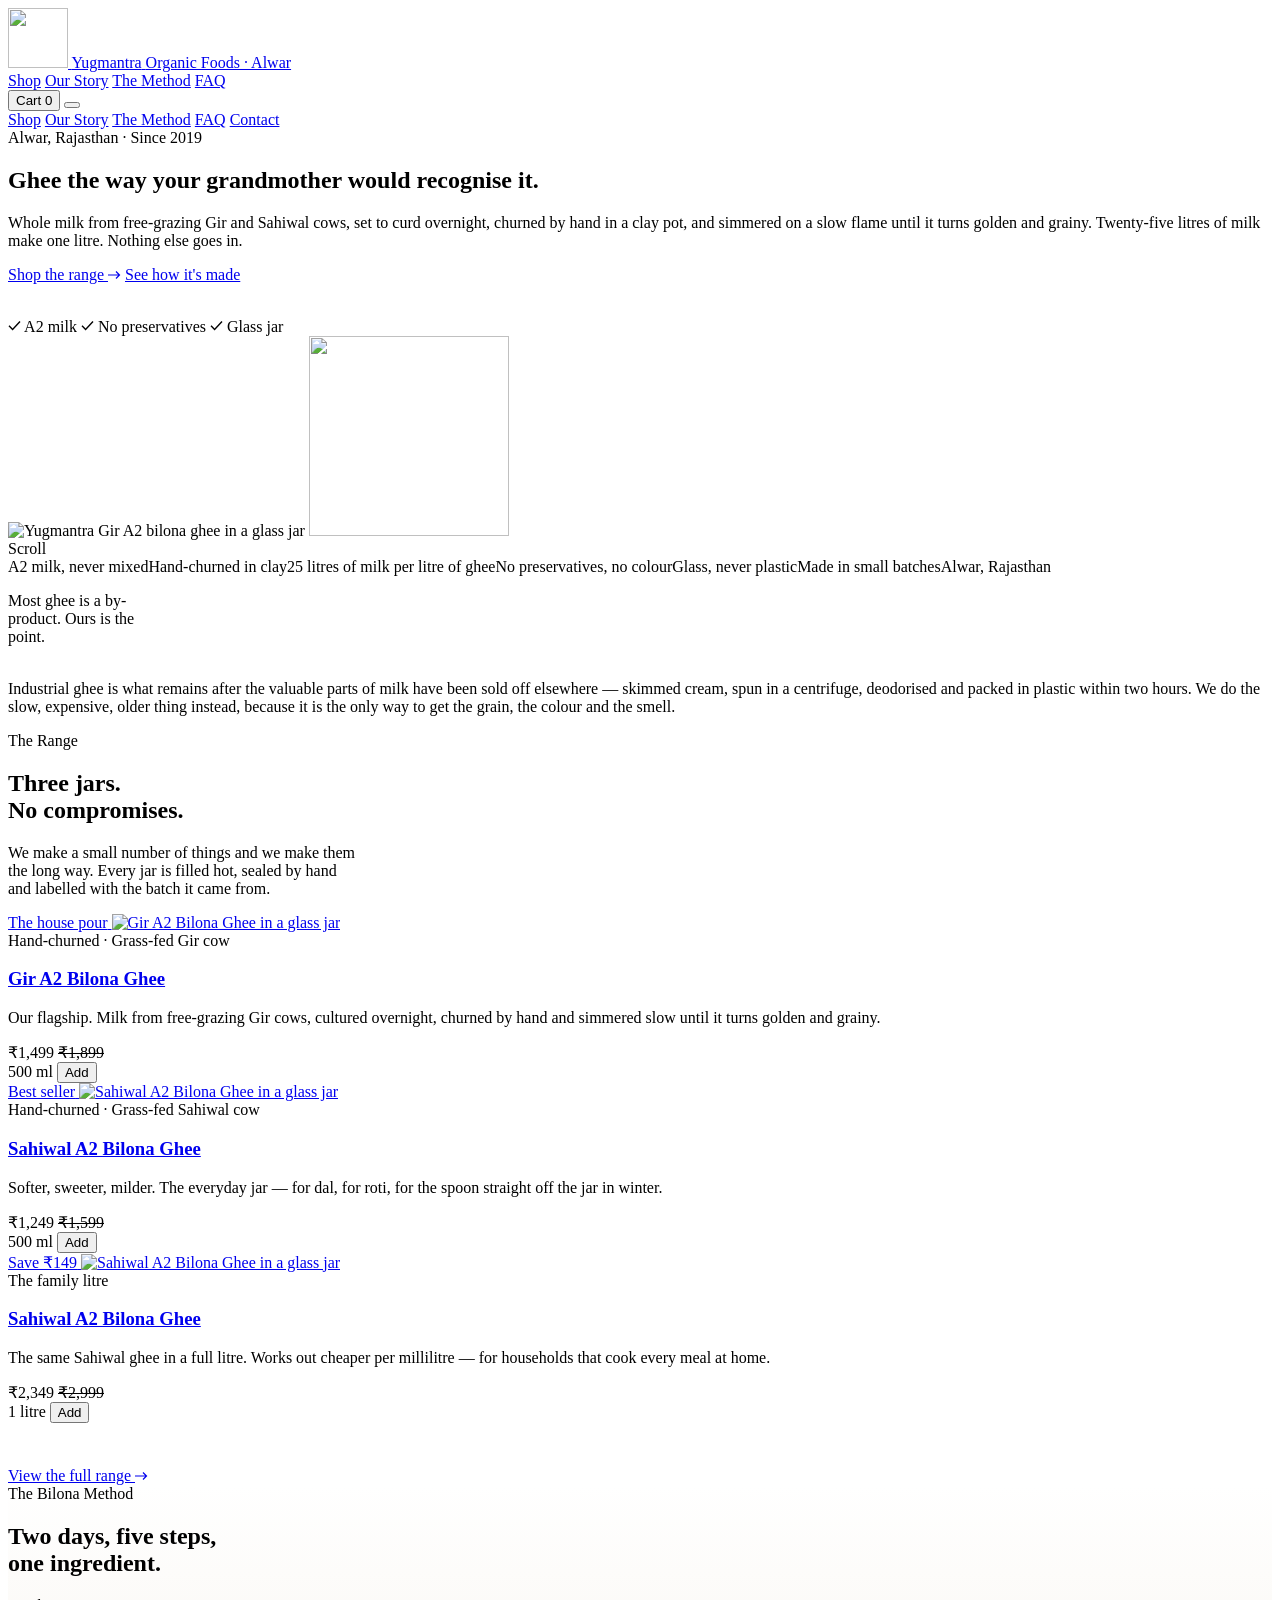
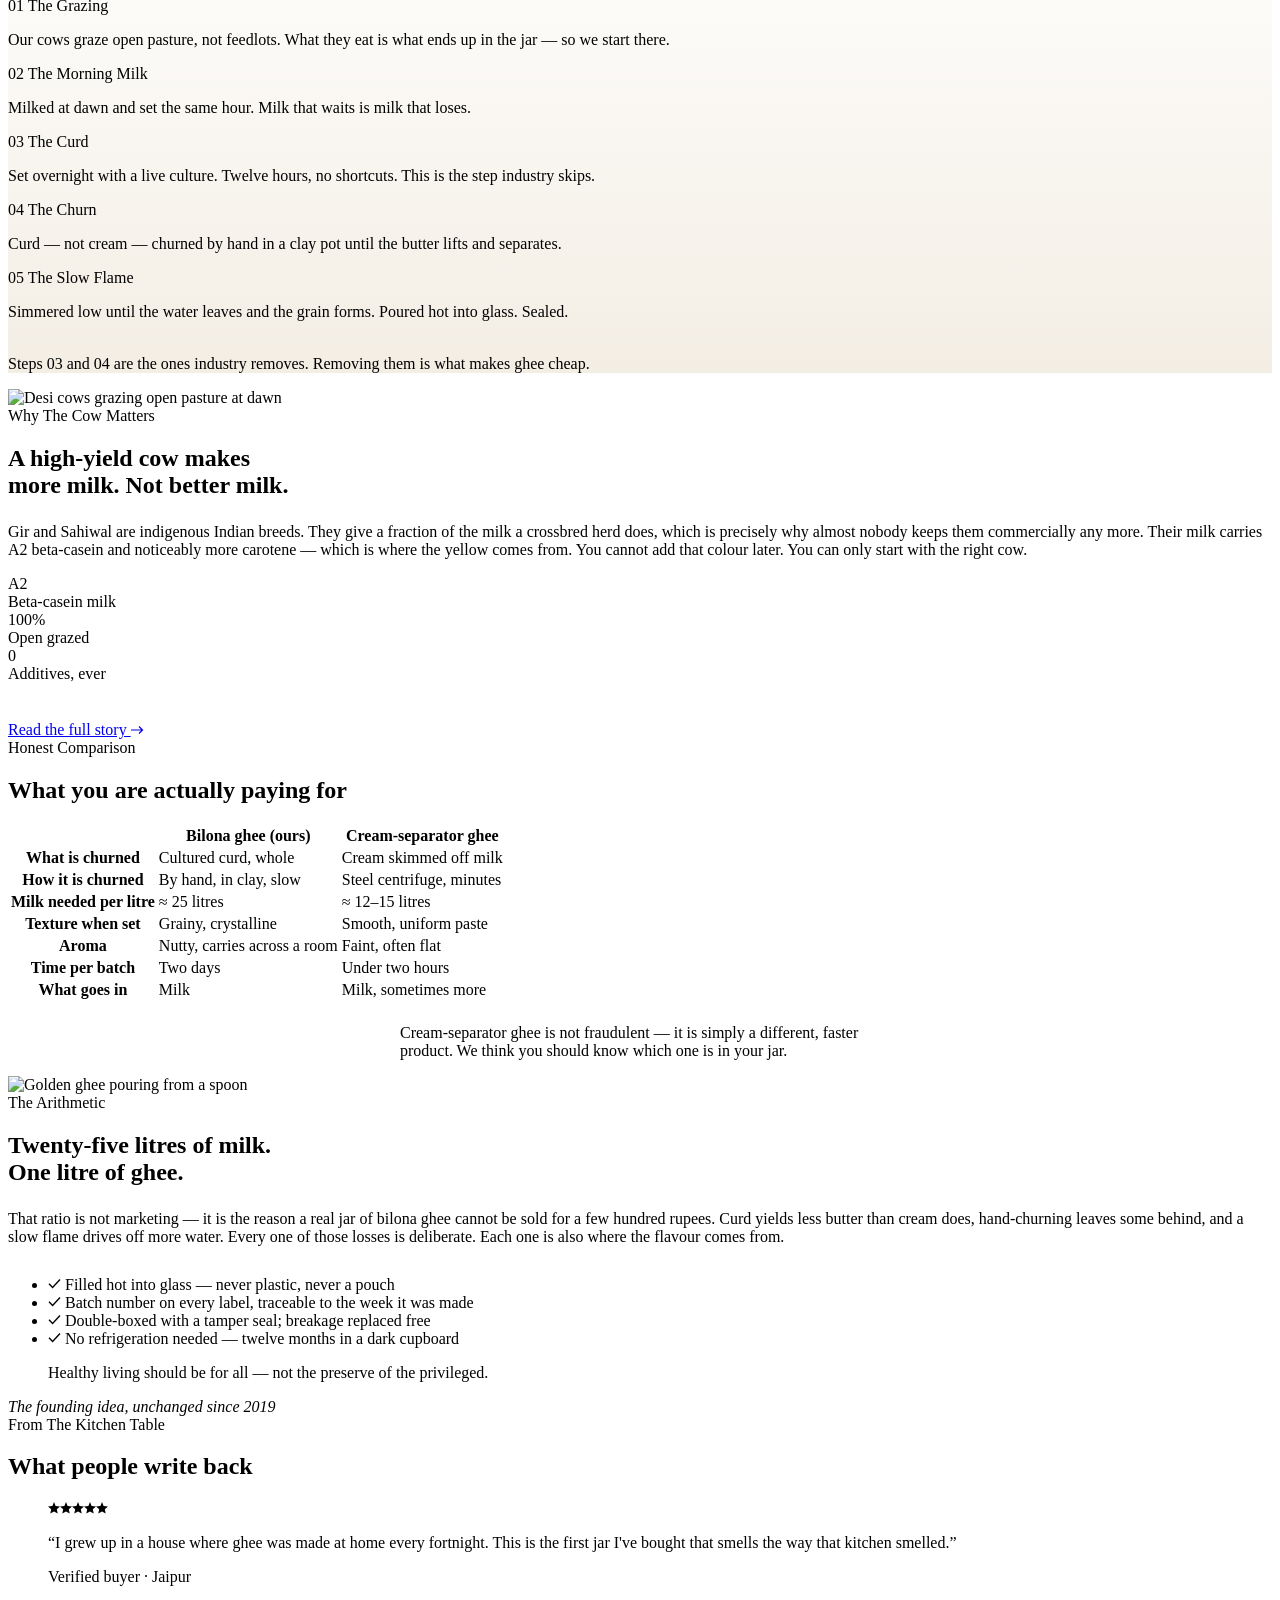
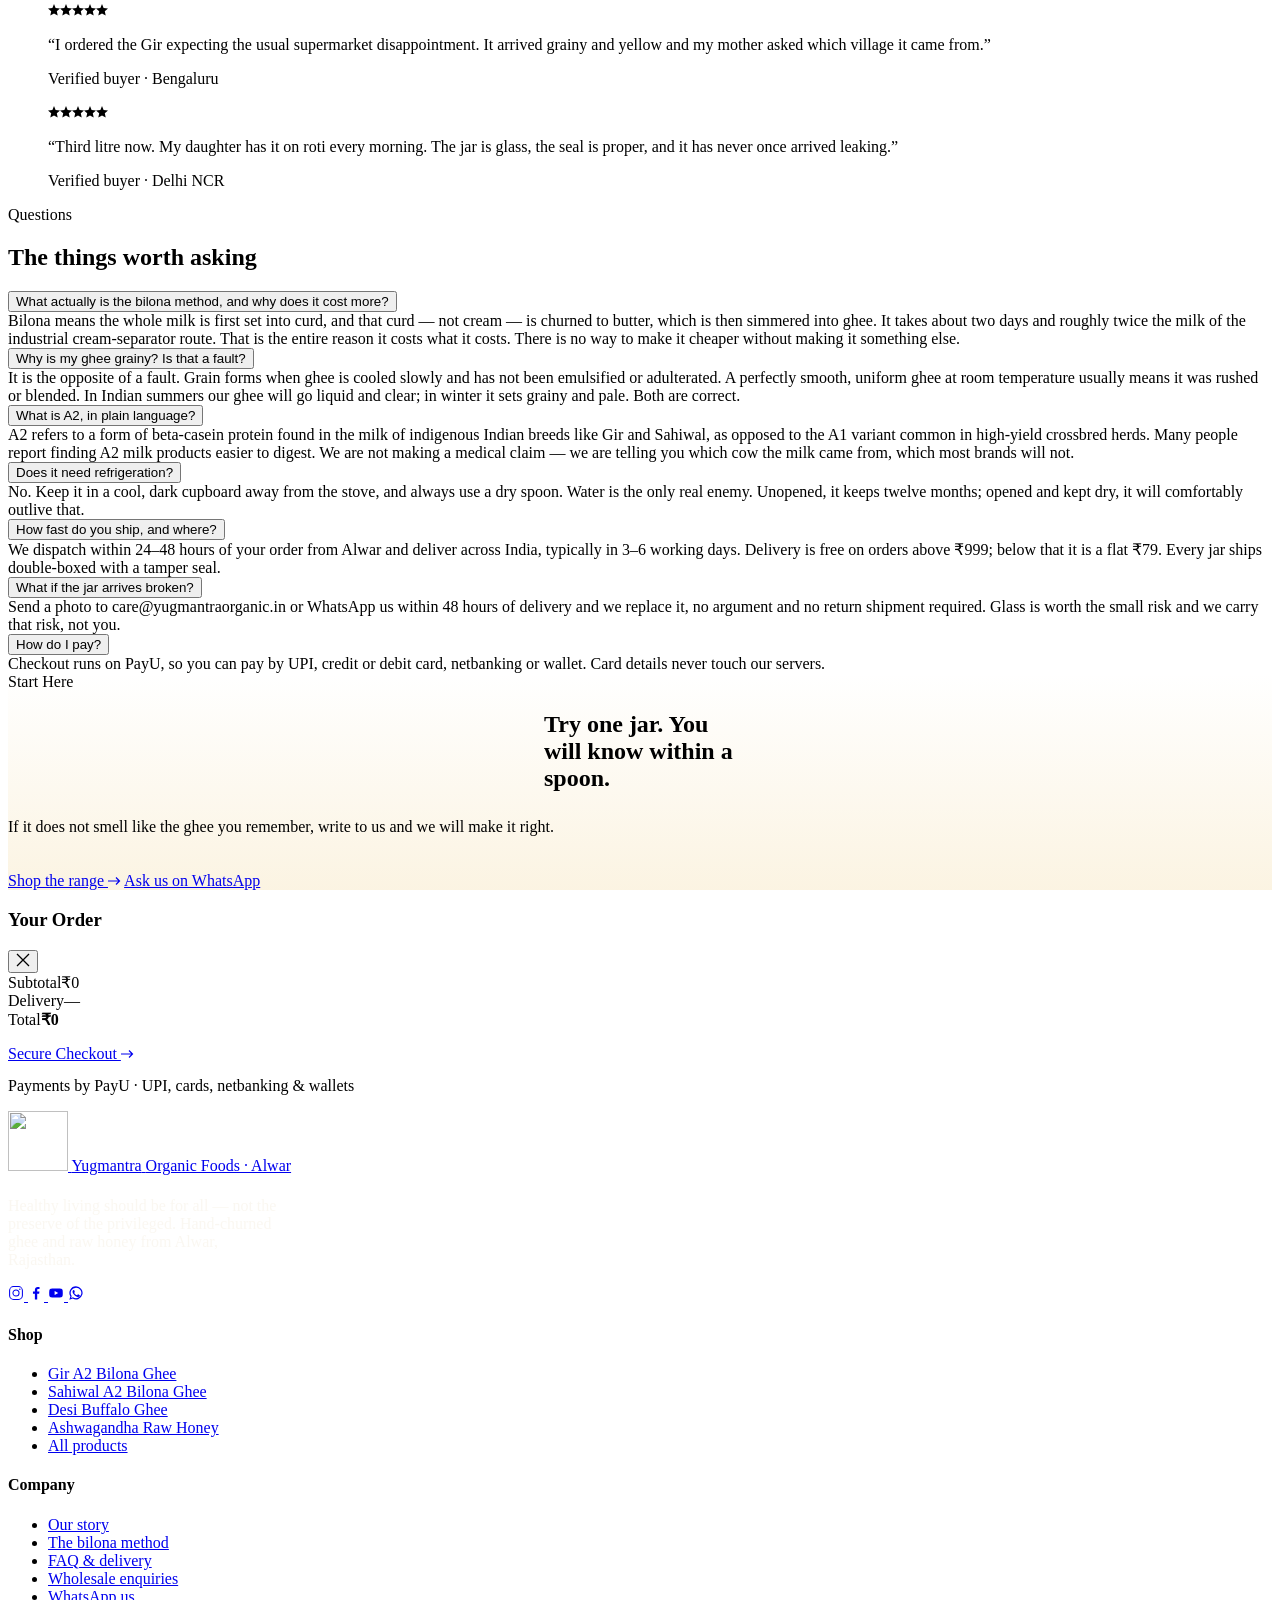
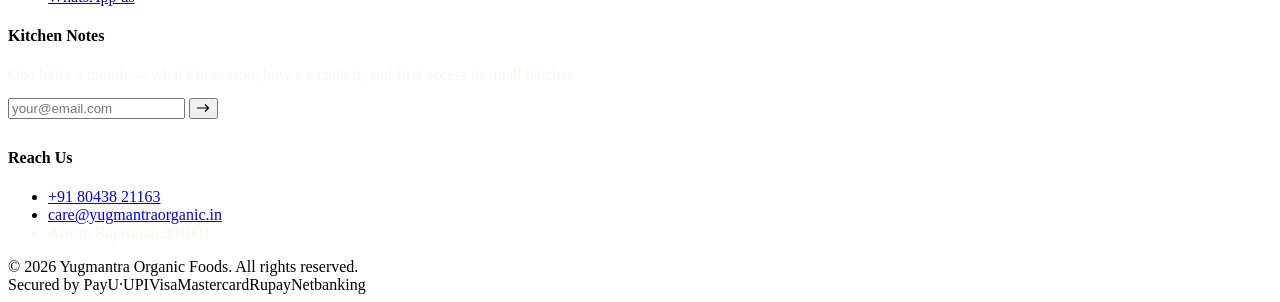
==== index.html @ 67ab0385 "Add files via upload" ====
<!DOCTYPE html>
<html lang="en">
<head>
<meta charset="utf-8">
<meta name="viewport" content="width=device-width, initial-scale=1">
<title>Yugmantra Organic — Bilona A2 Ghee, Hand-Churned in Alwar</title>
<meta name="description" content="Grass-fed A2 Gir and Sahiwal cow ghee, hand-churned from cultured curd in clay pots and simmered slow. 25 litres of milk per litre. No additives. Made in small batches in Alwar, Rajasthan.">
<meta name="theme-color" content="#F7F2E9">
<meta property="og:title" content="Yugmantra Organic — Bilona A2 Ghee, Hand-Churned in Alwar">
<meta property="og:description" content="Grass-fed A2 Gir and Sahiwal cow ghee, hand-churned from cultured curd in clay pots and simmered slow. 25 litres of milk per litre. No additives. Made in small batches in Alwar, Rajasthan.">
<meta property="og:type" content="website">
<link rel="icon" href="assets/img/mark.svg" type="image/svg+xml">
<link rel="preload" href="assets/fonts/fraunces.woff2" as="font" type="font/woff2" crossorigin>
<link rel="preload" href="assets/fonts/inter.woff2" as="font" type="font/woff2" crossorigin>
<link rel="stylesheet" href="assets/css/site.css">
</head>
<body data-page="home">

<header class="hdr">
  <div class="hdr__in">
    <a class="brandmark" href="index.html" aria-label="Yugmantra Organic — home">
        <img src="assets/img/mark.svg" alt="" width="60" height="60">
        <span class="brandmark__txt">
          <span class="brandmark__name">Yugmantra</span>
          <span class="brandmark__sub">Organic Foods · Alwar</span>
        </span>
      </a>
    <nav class="nav" aria-label="Primary">
        <a href="shop.html">Shop</a>
        <a href="story.html">Our Story</a>
        <a href="index.html#method">The Method</a>
        <a href="index.html#faq">FAQ</a>
    </nav>
    <div class="hdr__act">
      <button class="cartbtn" data-cart-open>
        Cart <span class="cartbtn__n hide" data-cart-count>0</span>
      </button>
      <button class="burger" data-burger aria-label="Menu"><span></span></button>
    </div>
  </div>
</header>

<nav class="mnav" aria-label="Mobile">
  <a href="shop.html" style="--d:.10s">Shop</a>
  <a href="story.html" style="--d:.16s">Our Story</a>
  <a href="index.html#method" style="--d:.22s">The Method</a>
  <a href="index.html#faq" style="--d:.28s">FAQ</a>
  <a href="index.html#contact" style="--d:.34s">Contact</a>
</nav>


<main>

  <!-- ================= HERO ================= -->
  <section class="hero">
    <div class="wrap hero__grid">
      <div>
        <span class="eyebrow fade-up" style="--d:.15s">Alwar, Rajasthan · Since 2019</span>
        <h1 class="display d1">
          <span class="ln"><span style="--d:.05s">Ghee the way</span></span>
          <span class="ln"><span style="--d:.17s">your grandmother</span></span>
          <span class="ln"><span style="--d:.29s">would recognise&nbsp;it.</span></span>
        </h1>
        <p class="lede hero__sub fade-up" style="--d:.5s">
          Whole milk from free-grazing Gir and Sahiwal cows, set to curd overnight,
          churned by hand in a clay pot, and simmered on a slow flame until it turns
          golden and grainy. Twenty-five litres of milk make one litre.
          Nothing else goes in.
        </p>
        <div class="hero__cta fade-up" style="--d:.66s">
          <a class="btn btn--lg" href="shop.html">Shop the range <svg width="13" height="10" viewBox="0 0 13 10" fill="none" stroke="currentColor" stroke-width="1.2"><path d="M0 5h11.5M8 1.5 11.5 5 8 8.5"/></svg></a>
          <a class="btn btn--ghost btn--lg" href="#method">See how it's made</a>
        </div>
        <div class="pill-row fade-up" style="--d:.8s; margin-top:34px">
          <span class="badge"><svg width="13" height="13" viewBox="0 0 13 13" fill="none" stroke="currentColor" stroke-width="1.4"><path d="M1 6.8 4.6 10.4 12 2.6"/></svg> A2 milk</span>
          <span class="badge"><svg width="13" height="13" viewBox="0 0 13 13" fill="none" stroke="currentColor" stroke-width="1.4"><path d="M1 6.8 4.6 10.4 12 2.6"/></svg> No preservatives</span>
          <span class="badge"><svg width="13" height="13" viewBox="0 0 13 13" fill="none" stroke="currentColor" stroke-width="1.4"><path d="M1 6.8 4.6 10.4 12 2.6"/></svg> Glass jar</span>
        </div>
      </div>

      <div class="hero__art">
        <span class="halo"></span>
        <img src="assets/img/jar-gir.svg" alt="Yugmantra Gir A2 bilona ghee in a glass jar" width="520" height="700">
        <img class="hero__seal" src="assets/img/seal.svg" alt="" width="200" height="200" aria-hidden="true">
      </div>
    </div>

    <div class="scrollcue"><i></i> Scroll</div>
  </section>

  <!-- ================= MARQUEE ================= -->
  <div class="marq" aria-hidden="true"><div class="marq__track"><span class="marq__item">A2 milk, never mixed</span><span class="marq__item">Hand-churned in clay</span><span class="marq__item">25 litres of milk per litre of ghee</span><span class="marq__item">No preservatives, no colour</span><span class="marq__item">Glass, never plastic</span><span class="marq__item">Made in small batches</span><span class="marq__item">Alwar, Rajasthan</span></div></div>

  <!-- ================= STATEMENT ================= -->
  <section class="section">
    <div class="wrap center">
      <p class="display d2 rv measure mx-auto" style="max-width:20ch">
        Most ghee is a <span class="gold italic">by-product.</span> Ours is the
        <span class="gold italic">point.</span>
      </p>
      <p class="lede rv rv-d2 measure mx-auto" style="margin-top:34px">
        Industrial ghee is what remains after the valuable parts of milk have been
        sold off elsewhere — skimmed cream, spun in a centrifuge, deodorised and
        packed in plastic within two hours. We do the slow, expensive, older thing
        instead, because it is the only way to get the grain, the colour and the smell.
      </p>
    </div>
  </section>

  <!-- ================= RANGE ================= -->
  <section class="section section--tight" id="range">
    <div class="wrap">
      <div class="sechead">
        <span class="eyebrow eyebrow--gold rv">The Range</span>
        <div class="split" style="align-items:end; gap:32px">
          <h2 class="display d2 rv">Three jars.<br>No compromises.</h2>
          <p class="lede rv rv-d2" style="max-width:44ch">
            We make a small number of things and we make them the long way.
            Every jar is filled hot, sealed by hand and labelled with the batch it came from.
          </p>
        </div>
      </div>
      <div class="prods">
      <article class="pcard rv rv-d1">
        <a class="pcard__media" href="product-gir-a2-ghee.html" aria-label="Gir A2 Bilona Ghee">
          <span class="pcard__tag pcard__tag--gold">The house pour</span>
          <img src="assets/img/jar-gir.svg" alt="Gir A2 Bilona Ghee in a glass jar" loading="lazy">
        </a>
        <div class="pcard__body">
          <span class="pcard__meta">Hand-churned · Grass-fed Gir cow</span>
          <h3 class="pcard__name"><a href="product-gir-a2-ghee.html">Gir A2 Bilona Ghee</a></h3>
          <p class="pcard__desc">Our flagship. Milk from free-grazing Gir cows, cultured overnight, churned by hand and simmered slow until it turns golden and grainy.</p>
          <div class="pcard__foot">
            <span class="price">₹1,499 <s>₹1,899</s><br><span class="pcard__meta">500 ml</span></span>
            <button class="btn" data-add="GIR-A2-500">Add</button>
          </div>
        </div>
      </article>

      <article class="pcard rv rv-d2">
        <a class="pcard__media" href="product-sahiwal-a2-ghee.html" aria-label="Sahiwal A2 Bilona Ghee">
          <span class="pcard__tag">Best seller</span>
          <img src="assets/img/jar-sahiwal.svg" alt="Sahiwal A2 Bilona Ghee in a glass jar" loading="lazy">
        </a>
        <div class="pcard__body">
          <span class="pcard__meta">Hand-churned · Grass-fed Sahiwal cow</span>
          <h3 class="pcard__name"><a href="product-sahiwal-a2-ghee.html">Sahiwal A2 Bilona Ghee</a></h3>
          <p class="pcard__desc">Softer, sweeter, milder. The everyday jar — for dal, for roti, for the spoon straight off the jar in winter.</p>
          <div class="pcard__foot">
            <span class="price">₹1,249 <s>₹1,599</s><br><span class="pcard__meta">500 ml</span></span>
            <button class="btn" data-add="SAH-A2-500">Add</button>
          </div>
        </div>
      </article>

      <article class="pcard rv rv-d3">
        <a class="pcard__media" href="product-sahiwal-a2-ghee-litre.html" aria-label="Sahiwal A2 Bilona Ghee">
          <span class="pcard__tag">Save ₹149</span>
          <img src="assets/img/jar-sahiwal-1l.svg" alt="Sahiwal A2 Bilona Ghee in a glass jar" loading="lazy">
        </a>
        <div class="pcard__body">
          <span class="pcard__meta">The family litre</span>
          <h3 class="pcard__name"><a href="product-sahiwal-a2-ghee-litre.html">Sahiwal A2 Bilona Ghee</a></h3>
          <p class="pcard__desc">The same Sahiwal ghee in a full litre. Works out cheaper per millilitre — for households that cook every meal at home.</p>
          <div class="pcard__foot">
            <span class="price">₹2,349 <s>₹2,999</s><br><span class="pcard__meta">1 litre</span></span>
            <button class="btn" data-add="SAH-A2-1000">Add</button>
          </div>
        </div>
      </article></div>
      <div class="center" style="margin-top:44px">
        <a class="tlink rv" href="shop.html">View the full range <svg width="13" height="10" viewBox="0 0 13 10" fill="none" stroke="currentColor" stroke-width="1.2"><path d="M0 5h11.5M8 1.5 11.5 5 8 8.5"/></svg></a>
      </div>
    </div>
  </section>

  <!-- ================= METHOD ================= -->
  <section class="section" id="method" style="background:linear-gradient(180deg,transparent,rgba(232,221,201,.5))">
    <div class="wrap">
      <div class="sechead center">
        <span class="eyebrow eyebrow--gold rv">The Bilona Method</span>
        <h2 class="display d2 rv">Two days, five steps,<br>one ingredient.</h2>
      </div>
      <div class="proc">
        <div class="proc__step rv rv-d1">
          <span class="proc__n">01</span>
          <span class="proc__t">The Grazing</span>
          <p class="proc__d">Our cows graze open pasture, not feedlots. What they eat is what ends up in the jar — so we start there.</p>
        </div>

        <div class="proc__step rv rv-d2">
          <span class="proc__n">02</span>
          <span class="proc__t">The Morning Milk</span>
          <p class="proc__d">Milked at dawn and set the same hour. Milk that waits is milk that loses.</p>
        </div>

        <div class="proc__step rv rv-d3">
          <span class="proc__n">03</span>
          <span class="proc__t">The Curd</span>
          <p class="proc__d">Set overnight with a live culture. Twelve hours, no shortcuts. This is the step industry skips.</p>
        </div>

        <div class="proc__step rv rv-d4">
          <span class="proc__n">04</span>
          <span class="proc__t">The Churn</span>
          <p class="proc__d">Curd — not cream — churned by hand in a clay pot until the butter lifts and separates.</p>
        </div>

        <div class="proc__step rv rv-d5">
          <span class="proc__n">05</span>
          <span class="proc__t">The Slow Flame</span>
          <p class="proc__d">Simmered low until the water leaves and the grain forms. Poured hot into glass. Sealed.</p>
        </div></div>
      <p class="small center rv" style="margin-top:34px">
        Steps 03 and 04 are the ones industry removes. Removing them is what makes ghee cheap.
      </p>
    </div>
  </section>

  <!-- ================= COW ================= -->
  <section class="section">
    <div class="wrap split">
      <div class="split__media rv">
        <img src="assets/img/plate-cow.svg" alt="Desi cows grazing open pasture at dawn" loading="lazy">
      </div>
      <div>
        <span class="eyebrow eyebrow--gold rv">Why The Cow Matters</span>
        <h2 class="display d3 rv rv-d1" style="margin:20px 0 24px">
          A high-yield cow makes<br>more milk. Not better milk.
        </h2>
        <p class="lede rv rv-d2">
          Gir and Sahiwal are indigenous Indian breeds. They give a fraction of the
          milk a crossbred herd does, which is precisely why almost nobody keeps them
          commercially any more. Their milk carries A2 beta-casein and noticeably more
          carotene — which is where the yellow comes from. You cannot add that colour
          later. You can only start with the right cow.
        </p>
        <div class="stat-row rv rv-d3">
          <div><div class="stat__n">A2</div><div class="stat__l">Beta-casein milk</div></div>
          <div><div class="stat__n">100%</div><div class="stat__l">Open grazed</div></div>
          <div><div class="stat__n">0</div><div class="stat__l">Additives, ever</div></div>
        </div>
        <div class="rv rv-d4" style="margin-top:38px">
          <a class="tlink" href="story.html">Read the full story <svg width="13" height="10" viewBox="0 0 13 10" fill="none" stroke="currentColor" stroke-width="1.2"><path d="M0 5h11.5M8 1.5 11.5 5 8 8.5"/></svg></a>
        </div>
      </div>
    </div>
  </section>

  <!-- ================= COMPARISON ================= -->
  <section class="section section--tight">
    <div class="wrap">
      <div class="sechead center">
        <span class="eyebrow eyebrow--gold rv">Honest Comparison</span>
        <h2 class="display d3 rv">What you are actually paying for</h2>
      </div>
      <div class="rv" style="overflow-x:auto">
        <table class="cmp">
          <thead>
            <tr><th></th><th>Bilona ghee (ours)</th><th>Cream-separator ghee</th></tr>
          </thead>
          <tbody><tr><th>What is churned</th><td>Cultured curd, whole</td><td>Cream skimmed off milk</td></tr>
<tr><th>How it is churned</th><td>By hand, in clay, slow</td><td>Steel centrifuge, minutes</td></tr>
<tr><th>Milk needed per litre</th><td>≈ 25 litres</td><td>≈ 12–15 litres</td></tr>
<tr><th>Texture when set</th><td>Grainy, crystalline</td><td>Smooth, uniform paste</td></tr>
<tr><th>Aroma</th><td>Nutty, carries across a room</td><td>Faint, often flat</td></tr>
<tr><th>Time per batch</th><td>Two days</td><td>Under two hours</td></tr>
<tr><th>What goes in</th><td>Milk</td><td>Milk, sometimes more</td></tr></tbody>
        </table>
      </div>
      <p class="small center rv" style="margin-top:22px; max-width:60ch; margin-inline:auto">
        Cream-separator ghee is not fraudulent — it is simply a different, faster product.
        We think you should know which one is in your jar.
      </p>
    </div>
  </section>

  <!-- ================= POUR / YIELD ================= -->
  <section class="section">
    <div class="wrap split split--rev">
      <div class="split__media rv">
        <img src="assets/img/plate-pour.svg" alt="Golden ghee pouring from a spoon" loading="lazy">
      </div>
      <div>
        <span class="eyebrow eyebrow--gold rv">The Arithmetic</span>
        <h2 class="display d3 rv rv-d1" style="margin:20px 0 24px">
          Twenty-five litres of milk.<br>One litre of ghee.
        </h2>
        <p class="lede rv rv-d2">
          That ratio is not marketing — it is the reason a real jar of bilona ghee
          cannot be sold for a few hundred rupees. Curd yields less butter than cream
          does, hand-churning leaves some behind, and a slow flame drives off more water.
          Every one of those losses is deliberate. Each one is also where the flavour comes from.
        </p>
        <ul class="acc-list rv rv-d3" style="margin-top:30px">
          <li><svg width="13" height="13" viewBox="0 0 13 13" fill="none" stroke="currentColor" stroke-width="1.4"><path d="M1 6.8 4.6 10.4 12 2.6"/></svg> <span>Filled hot into glass — never plastic, never a pouch</span></li>
          <li><svg width="13" height="13" viewBox="0 0 13 13" fill="none" stroke="currentColor" stroke-width="1.4"><path d="M1 6.8 4.6 10.4 12 2.6"/></svg> <span>Batch number on every label, traceable to the week it was made</span></li>
          <li><svg width="13" height="13" viewBox="0 0 13 13" fill="none" stroke="currentColor" stroke-width="1.4"><path d="M1 6.8 4.6 10.4 12 2.6"/></svg> <span>Double-boxed with a tamper seal; breakage replaced free</span></li>
          <li><svg width="13" height="13" viewBox="0 0 13 13" fill="none" stroke="currentColor" stroke-width="1.4"><path d="M1 6.8 4.6 10.4 12 2.6"/></svg> <span>No refrigeration needed — twelve months in a dark cupboard</span></li>
        </ul>
      </div>
    </div>
  </section>

  <!-- ================= QUOTE ================= -->
  <section class="section quote">
    <div class="wrap quote__in">
      <blockquote>Healthy living should be for all — not the preserve of the privileged.</blockquote>
      <cite>The founding idea, unchanged since 2019</cite>
    </div>
  </section>

  <!-- ================= TESTIMONIALS ================= -->
  <section class="section">
    <div class="wrap">
      <div class="sechead center">
        <span class="eyebrow eyebrow--gold rv">From The Kitchen Table</span>
        <h2 class="display d3 rv">What people write back</h2>
      </div>
      <div class="tests">
        <figure class="test rv rv-d1">
          <div class="stars" aria-label="5 out of 5"><svg width="12" height="12" viewBox="0 0 12 12" fill="currentColor"><path d="M6 0l1.6 3.9L12 4.4 8.8 7.3l.9 4.3L6 9.4l-3.7 2.2.9-4.3L0 4.4l4.4-.5z"/></svg><svg width="12" height="12" viewBox="0 0 12 12" fill="currentColor"><path d="M6 0l1.6 3.9L12 4.4 8.8 7.3l.9 4.3L6 9.4l-3.7 2.2.9-4.3L0 4.4l4.4-.5z"/></svg><svg width="12" height="12" viewBox="0 0 12 12" fill="currentColor"><path d="M6 0l1.6 3.9L12 4.4 8.8 7.3l.9 4.3L6 9.4l-3.7 2.2.9-4.3L0 4.4l4.4-.5z"/></svg><svg width="12" height="12" viewBox="0 0 12 12" fill="currentColor"><path d="M6 0l1.6 3.9L12 4.4 8.8 7.3l.9 4.3L6 9.4l-3.7 2.2.9-4.3L0 4.4l4.4-.5z"/></svg><svg width="12" height="12" viewBox="0 0 12 12" fill="currentColor"><path d="M6 0l1.6 3.9L12 4.4 8.8 7.3l.9 4.3L6 9.4l-3.7 2.2.9-4.3L0 4.4l4.4-.5z"/></svg></div>
          <p>“I grew up in a house where ghee was made at home every fortnight. This is the first jar I've bought that smells the way that kitchen smelled.”</p>
          <footer>Verified buyer · Jaipur</footer>
        </figure>

        <figure class="test rv rv-d2">
          <div class="stars" aria-label="5 out of 5"><svg width="12" height="12" viewBox="0 0 12 12" fill="currentColor"><path d="M6 0l1.6 3.9L12 4.4 8.8 7.3l.9 4.3L6 9.4l-3.7 2.2.9-4.3L0 4.4l4.4-.5z"/></svg><svg width="12" height="12" viewBox="0 0 12 12" fill="currentColor"><path d="M6 0l1.6 3.9L12 4.4 8.8 7.3l.9 4.3L6 9.4l-3.7 2.2.9-4.3L0 4.4l4.4-.5z"/></svg><svg width="12" height="12" viewBox="0 0 12 12" fill="currentColor"><path d="M6 0l1.6 3.9L12 4.4 8.8 7.3l.9 4.3L6 9.4l-3.7 2.2.9-4.3L0 4.4l4.4-.5z"/></svg><svg width="12" height="12" viewBox="0 0 12 12" fill="currentColor"><path d="M6 0l1.6 3.9L12 4.4 8.8 7.3l.9 4.3L6 9.4l-3.7 2.2.9-4.3L0 4.4l4.4-.5z"/></svg><svg width="12" height="12" viewBox="0 0 12 12" fill="currentColor"><path d="M6 0l1.6 3.9L12 4.4 8.8 7.3l.9 4.3L6 9.4l-3.7 2.2.9-4.3L0 4.4l4.4-.5z"/></svg></div>
          <p>“I ordered the Gir expecting the usual supermarket disappointment. It arrived grainy and yellow and my mother asked which village it came from.”</p>
          <footer>Verified buyer · Bengaluru</footer>
        </figure>

        <figure class="test rv rv-d3">
          <div class="stars" aria-label="5 out of 5"><svg width="12" height="12" viewBox="0 0 12 12" fill="currentColor"><path d="M6 0l1.6 3.9L12 4.4 8.8 7.3l.9 4.3L6 9.4l-3.7 2.2.9-4.3L0 4.4l4.4-.5z"/></svg><svg width="12" height="12" viewBox="0 0 12 12" fill="currentColor"><path d="M6 0l1.6 3.9L12 4.4 8.8 7.3l.9 4.3L6 9.4l-3.7 2.2.9-4.3L0 4.4l4.4-.5z"/></svg><svg width="12" height="12" viewBox="0 0 12 12" fill="currentColor"><path d="M6 0l1.6 3.9L12 4.4 8.8 7.3l.9 4.3L6 9.4l-3.7 2.2.9-4.3L0 4.4l4.4-.5z"/></svg><svg width="12" height="12" viewBox="0 0 12 12" fill="currentColor"><path d="M6 0l1.6 3.9L12 4.4 8.8 7.3l.9 4.3L6 9.4l-3.7 2.2.9-4.3L0 4.4l4.4-.5z"/></svg><svg width="12" height="12" viewBox="0 0 12 12" fill="currentColor"><path d="M6 0l1.6 3.9L12 4.4 8.8 7.3l.9 4.3L6 9.4l-3.7 2.2.9-4.3L0 4.4l4.4-.5z"/></svg></div>
          <p>“Third litre now. My daughter has it on roti every morning. The jar is glass, the seal is proper, and it has never once arrived leaking.”</p>
          <footer>Verified buyer · Delhi NCR</footer>
        </figure></div>
    </div>
  </section>

  <!-- ================= FAQ ================= -->
  <section class="section section--tight" id="faq">
    <div class="wrap">
      <div class="sechead">
        <span class="eyebrow eyebrow--gold rv">Questions</span>
        <h2 class="display d3 rv">The things worth asking</h2>
      </div>
      <div class="faq rv">
      <div class="faq__i">
        <button class="faq__q" data-faq aria-expanded="false">What actually is the bilona method, and why does it cost more?<span class="faq__ic"></span></button>
        <div class="faq__a"><div>Bilona means the whole milk is first set into curd, and that curd — not cream — is churned to butter, which is then simmered into ghee. It takes about two days and roughly twice the milk of the industrial cream-separator route. That is the entire reason it costs what it costs. There is no way to make it cheaper without making it something else.</div></div>
      </div>

      <div class="faq__i">
        <button class="faq__q" data-faq aria-expanded="false">Why is my ghee grainy? Is that a fault?<span class="faq__ic"></span></button>
        <div class="faq__a"><div>It is the opposite of a fault. Grain forms when ghee is cooled slowly and has not been emulsified or adulterated. A perfectly smooth, uniform ghee at room temperature usually means it was rushed or blended. In Indian summers our ghee will go liquid and clear; in winter it sets grainy and pale. Both are correct.</div></div>
      </div>

      <div class="faq__i">
        <button class="faq__q" data-faq aria-expanded="false">What is A2, in plain language?<span class="faq__ic"></span></button>
        <div class="faq__a"><div>A2 refers to a form of beta-casein protein found in the milk of indigenous Indian breeds like Gir and Sahiwal, as opposed to the A1 variant common in high-yield crossbred herds. Many people report finding A2 milk products easier to digest. We are not making a medical claim — we are telling you which cow the milk came from, which most brands will not.</div></div>
      </div>

      <div class="faq__i">
        <button class="faq__q" data-faq aria-expanded="false">Does it need refrigeration?<span class="faq__ic"></span></button>
        <div class="faq__a"><div>No. Keep it in a cool, dark cupboard away from the stove, and always use a dry spoon. Water is the only real enemy. Unopened, it keeps twelve months; opened and kept dry, it will comfortably outlive that.</div></div>
      </div>

      <div class="faq__i">
        <button class="faq__q" data-faq aria-expanded="false">How fast do you ship, and where?<span class="faq__ic"></span></button>
        <div class="faq__a"><div>We dispatch within 24–48 hours of your order from Alwar and deliver across India, typically in 3–6 working days. Delivery is free on orders above ₹999; below that it is a flat ₹79. Every jar ships double-boxed with a tamper seal.</div></div>
      </div>

      <div class="faq__i">
        <button class="faq__q" data-faq aria-expanded="false">What if the jar arrives broken?<span class="faq__ic"></span></button>
        <div class="faq__a"><div>Send a photo to care@yugmantraorganic.in or WhatsApp us within 48 hours of delivery and we replace it, no argument and no return shipment required. Glass is worth the small risk and we carry that risk, not you.</div></div>
      </div>

      <div class="faq__i">
        <button class="faq__q" data-faq aria-expanded="false">How do I pay?<span class="faq__ic"></span></button>
        <div class="faq__a"><div>Checkout runs on PayU, so you can pay by UPI, credit or debit card, netbanking or wallet. Card details never touch our servers.</div></div>
      </div></div>
    </div>
  </section>

  <!-- ================= CTA ================= -->
  <section class="section" style="background:linear-gradient(180deg,transparent,rgba(232,184,75,.16))">
    <div class="wrap center">
      <span class="eyebrow eyebrow--gold rv">Start Here</span>
      <h2 class="display d2 rv rv-d1" style="margin:20px auto 26px; max-width:16ch">
        Try one jar. You will know within a spoon.
      </h2>
      <p class="lede rv rv-d2 measure mx-auto" style="margin-bottom:36px">
        If it does not smell like the ghee you remember, write to us and we will make it right.
      </p>
      <div class="hero__cta rv rv-d3" style="justify-content:center">
        <a class="btn btn--lg" href="shop.html">Shop the range <svg width="13" height="10" viewBox="0 0 13 10" fill="none" stroke="currentColor" stroke-width="1.2"><path d="M0 5h11.5M8 1.5 11.5 5 8 8.5"/></svg></a>
        <a class="btn btn--ghost btn--lg" href="https://wa.me/918043821163" target="_blank" rel="noopener">Ask us on WhatsApp</a>
      </div>
    </div>
  </section>

</main>

<div class="scrim" data-cart-close></div>
<aside class="drawer" aria-label="Cart">
  <div class="drawer__hd">
    <h3>Your Order</h3>
    <button class="xbtn" data-cart-close aria-label="Close">
      <svg width="14" height="14" viewBox="0 0 14 14" stroke="currentColor" stroke-width="1.3"><path d="M1 1l12 12M13 1L1 13"/></svg>
    </button>
  </div>
  <div class="drawer__body" data-cart-body></div>
  <div class="drawer__ft hide" data-cart-foot>
    <div class="crow"><span>Subtotal</span><span data-sub>₹0</span></div>
    <div class="crow"><span>Delivery</span><span data-ship>—</span></div>
    <div class="crow crow--tot"><span>Total</span><b data-tot>₹0</b></div>
    <p class="small" style="margin:6px 0 16px" data-freeship></p>
    <a class="btn btn--block" href="checkout.html">Secure Checkout <svg width="13" height="10" viewBox="0 0 13 10" fill="none" stroke="currentColor" stroke-width="1.2"><path d="M0 5h11.5M8 1.5 11.5 5 8 8.5"/></svg></a>
    <p class="small center" style="margin-top:14px">Payments by PayU · UPI, cards, netbanking &amp; wallets</p>
  </div>
</aside>

<footer class="ftr" id="contact">
  <div class="wrap">
    <div class="ftr__top">
      <div>
        <a class="brandmark" href="index.html" aria-label="Yugmantra Organic — home">
        <img src="assets/img/mark.svg" alt="" width="60" height="60">
        <span class="brandmark__txt">
          <span class="brandmark__name">Yugmantra</span>
          <span class="brandmark__sub">Organic Foods · Alwar</span>
        </span>
      </a>
        <p class="small" style="max-width:34ch; margin-top:22px; color:rgba(247,242,233,.62)">
          Healthy living should be for all — not the preserve of the privileged.
          Hand-churned ghee and raw honey from Alwar, Rajasthan.
        </p>
        <div class="socials">
          <a href="https://www.instagram.com/yugmantraorganic/" aria-label="Instagram" target="_blank" rel="noopener">
            <svg width="16" height="16" viewBox="0 0 20 20" fill="none" stroke="currentColor" stroke-width="1.3"><rect x="2" y="2" width="16" height="16" rx="5"/><circle cx="10" cy="10" r="3.8"/><circle cx="14.8" cy="5.2" r=".9" fill="currentColor" stroke="none"/></svg>
          </a>
          <a href="https://www.facebook.com/yugmantraorganic/" aria-label="Facebook" target="_blank" rel="noopener">
            <svg width="16" height="16" viewBox="0 0 20 20" fill="currentColor"><path d="M11.5 18v-7h2.4l.4-2.8h-2.8V6.4c0-.8.2-1.4 1.4-1.4h1.5V2.6C14.1 2.5 13.2 2.4 12.2 2.4c-2.1 0-3.6 1.3-3.6 3.7v2.1H6.2V11h2.4v7z"/></svg>
          </a>
          <a href="https://www.youtube.com/@YugmantraOrganic" aria-label="YouTube" target="_blank" rel="noopener">
            <svg width="16" height="16" viewBox="0 0 20 20" fill="currentColor"><path d="M18.2 6.2a2.1 2.1 0 0 0-1.5-1.5C15.4 4.4 10 4.4 10 4.4s-5.4 0-6.7.3A2.1 2.1 0 0 0 1.8 6.2C1.5 7.5 1.5 10 1.5 10s0 2.5.3 3.8a2.1 2.1 0 0 0 1.5 1.5c1.3.3 6.7.3 6.7.3s5.4 0 6.7-.3a2.1 2.1 0 0 0 1.5-1.5c.3-1.3.3-3.8.3-3.8s0-2.5-.3-3.8zM8.3 12.6V7.4l4.5 2.6z"/></svg>
          </a>
          <a href="https://wa.me/918043821163" aria-label="WhatsApp" target="_blank" rel="noopener">
            <svg width="16" height="16" viewBox="0 0 20 20" fill="currentColor"><path d="M10 1.7a8.2 8.2 0 0 0-7 12.5L1.7 18.3l4.2-1.3A8.2 8.2 0 1 0 10 1.7zm0 1.6a6.6 6.6 0 1 1-3.4 12.2l-.3-.2-2.5.8.8-2.4-.2-.3A6.6 6.6 0 0 1 10 3.3zm-2.9 3c-.2 0-.4 0-.6.3-.2.3-.8.8-.8 1.9s.8 2.2.9 2.4c.1.1 1.5 2.5 3.8 3.4 1.9.8 2.3.6 2.7.6.4 0 1.3-.5 1.5-1.1.2-.5.2-1 .1-1.1l-.5-.3-1.5-.7c-.2-.1-.4-.1-.5.1l-.7.9c-.1.2-.3.2-.5.1-.2-.1-1-.4-1.9-1.2-.7-.6-1.2-1.4-1.3-1.6-.1-.2 0-.3.1-.4l.4-.5.2-.4v-.4l-.7-1.7c-.2-.4-.4-.3-.5-.3z"/></svg>
          </a>
        </div>
      </div>

      <div>
        <h4 class="ftr__h">Shop</h4>
        <ul>
          <li><a href="product-gir-a2-ghee.html">Gir A2 Bilona Ghee</a></li>
          <li><a href="product-sahiwal-a2-ghee.html">Sahiwal A2 Bilona Ghee</a></li>
          <li><a href="product-desi-buffalo-ghee.html">Desi Buffalo Ghee</a></li>
          <li><a href="product-ashwagandha-raw-honey.html">Ashwagandha Raw Honey</a></li>
          <li><a href="shop.html">All products</a></li>
        </ul>
      </div>

      <div>
        <h4 class="ftr__h">Company</h4>
        <ul>
          <li><a href="story.html">Our story</a></li>
          <li><a href="index.html#method">The bilona method</a></li>
          <li><a href="index.html#faq">FAQ &amp; delivery</a></li>
          <li><a href="mailto:care@yugmantraorganic.in">Wholesale enquiries</a></li>
          <li><a href="https://wa.me/918043821163" target="_blank" rel="noopener">WhatsApp us</a></li>
        </ul>
      </div>

      <div>
        <h4 class="ftr__h">Kitchen Notes</h4>
        <p class="small" style="color:rgba(247,242,233,.62); margin-bottom:14px">
          One letter a month — what's in season, how we cook it, and first access to small batches.
        </p>
        <form class="nl" onsubmit="event.preventDefault(); this.querySelector('input').value=''; this.nextElementSibling.hidden=false;">
          <input type="email" required placeholder="your@email.com" aria-label="Email address">
          <button type="submit" aria-label="Subscribe"><svg width="13" height="10" viewBox="0 0 13 10" fill="none" stroke="currentColor" stroke-width="1.2"><path d="M0 5h11.5M8 1.5 11.5 5 8 8.5"/></svg></button>
        </form>
        <p class="small" hidden style="margin-top:10px; color:#E8B84B">Thank you — you're on the list.</p>
        <h4 class="ftr__h" style="margin-top:30px">Reach Us</h4>
        <ul>
          <li><a href="tel:+918043821163">+91 80438 21163</a></li>
          <li><a href="mailto:care@yugmantraorganic.in">care@yugmantraorganic.in</a></li>
          <li style="color:rgba(247,242,233,.62)">Alwar, Rajasthan 301001</li>
        </ul>
      </div>
    </div>

    <div class="ftr__bot">
      <span>© <span data-year>2026</span> Yugmantra Organic Foods. All rights reserved.</span>
      <div class="paylogos"><span>Secured by PayU</span><span>·</span><span>UPI</span><span>Visa</span><span>Mastercard</span><span>Rupay</span><span>Netbanking</span></div>
    </div>
  </div>
</footer>

<script src="assets/js/catalog.js"></script>
<script src="assets/js/site.js"></script>
</body>
</html>
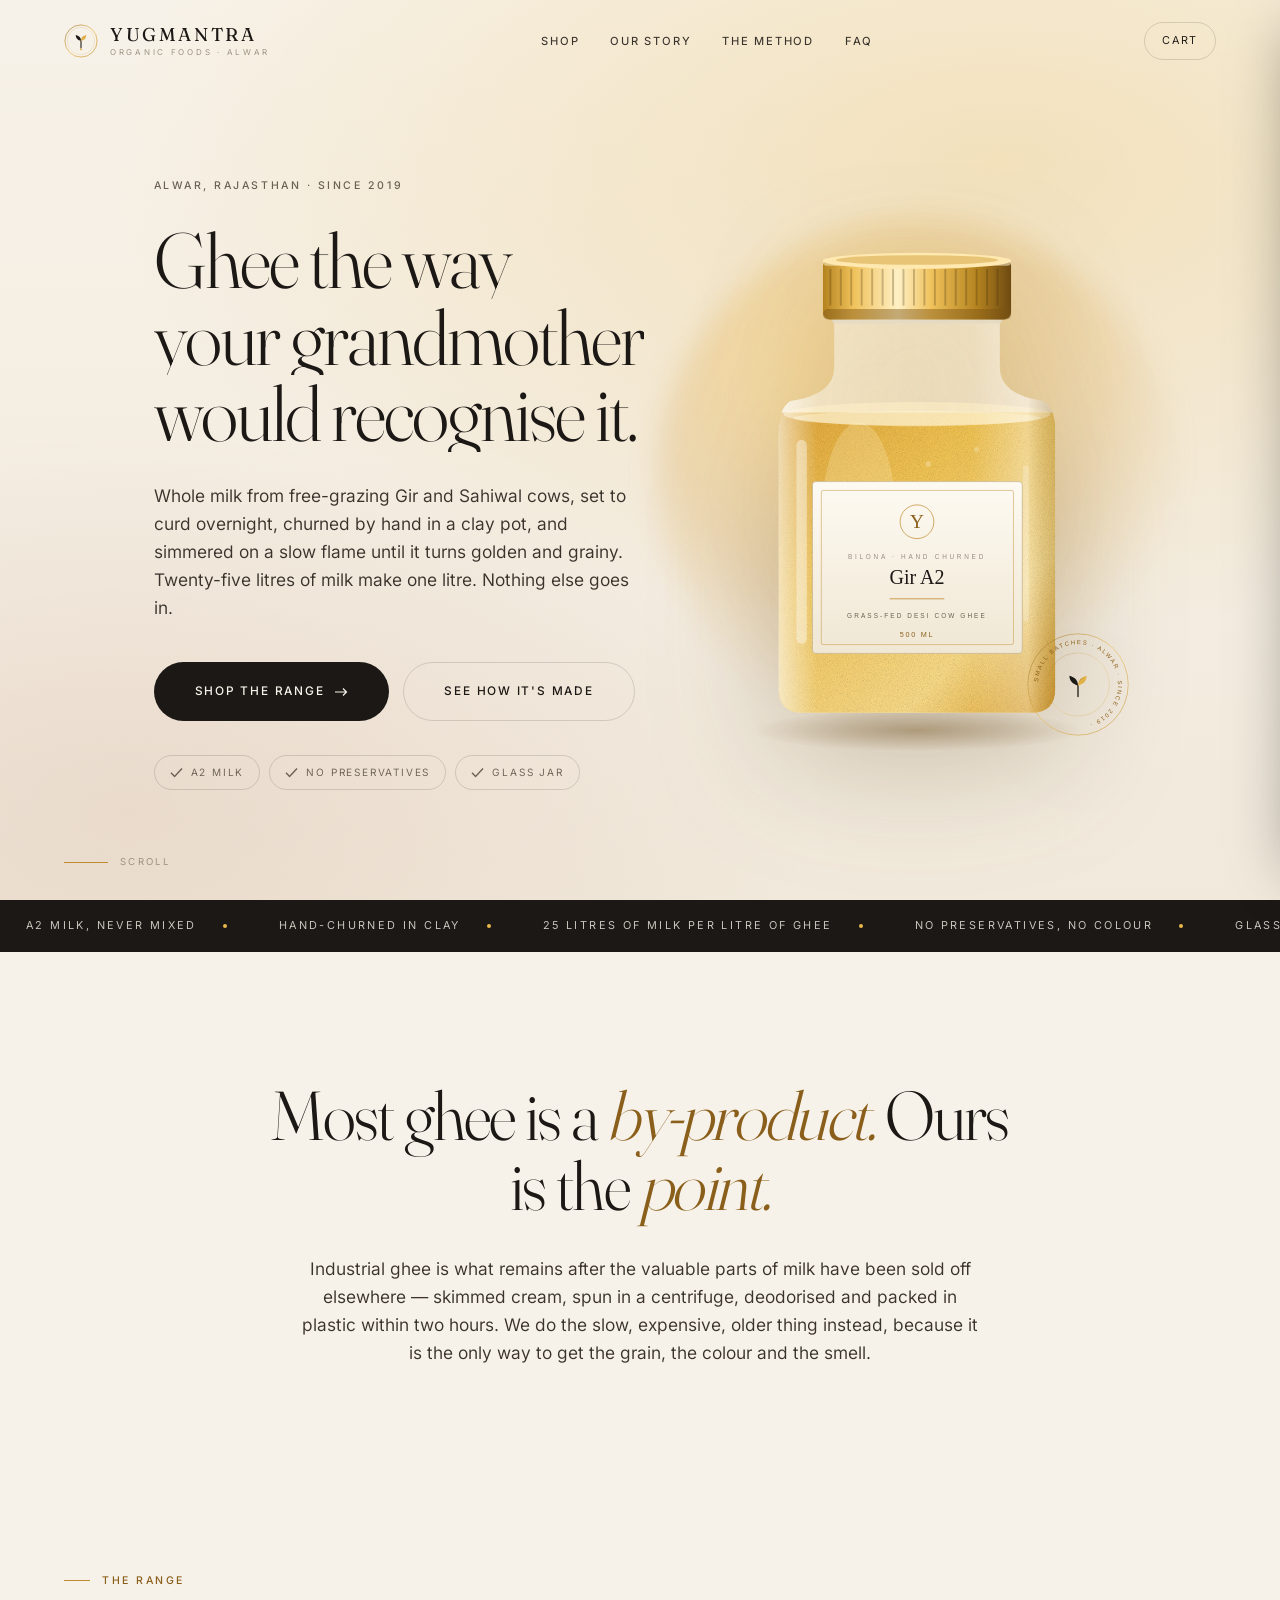
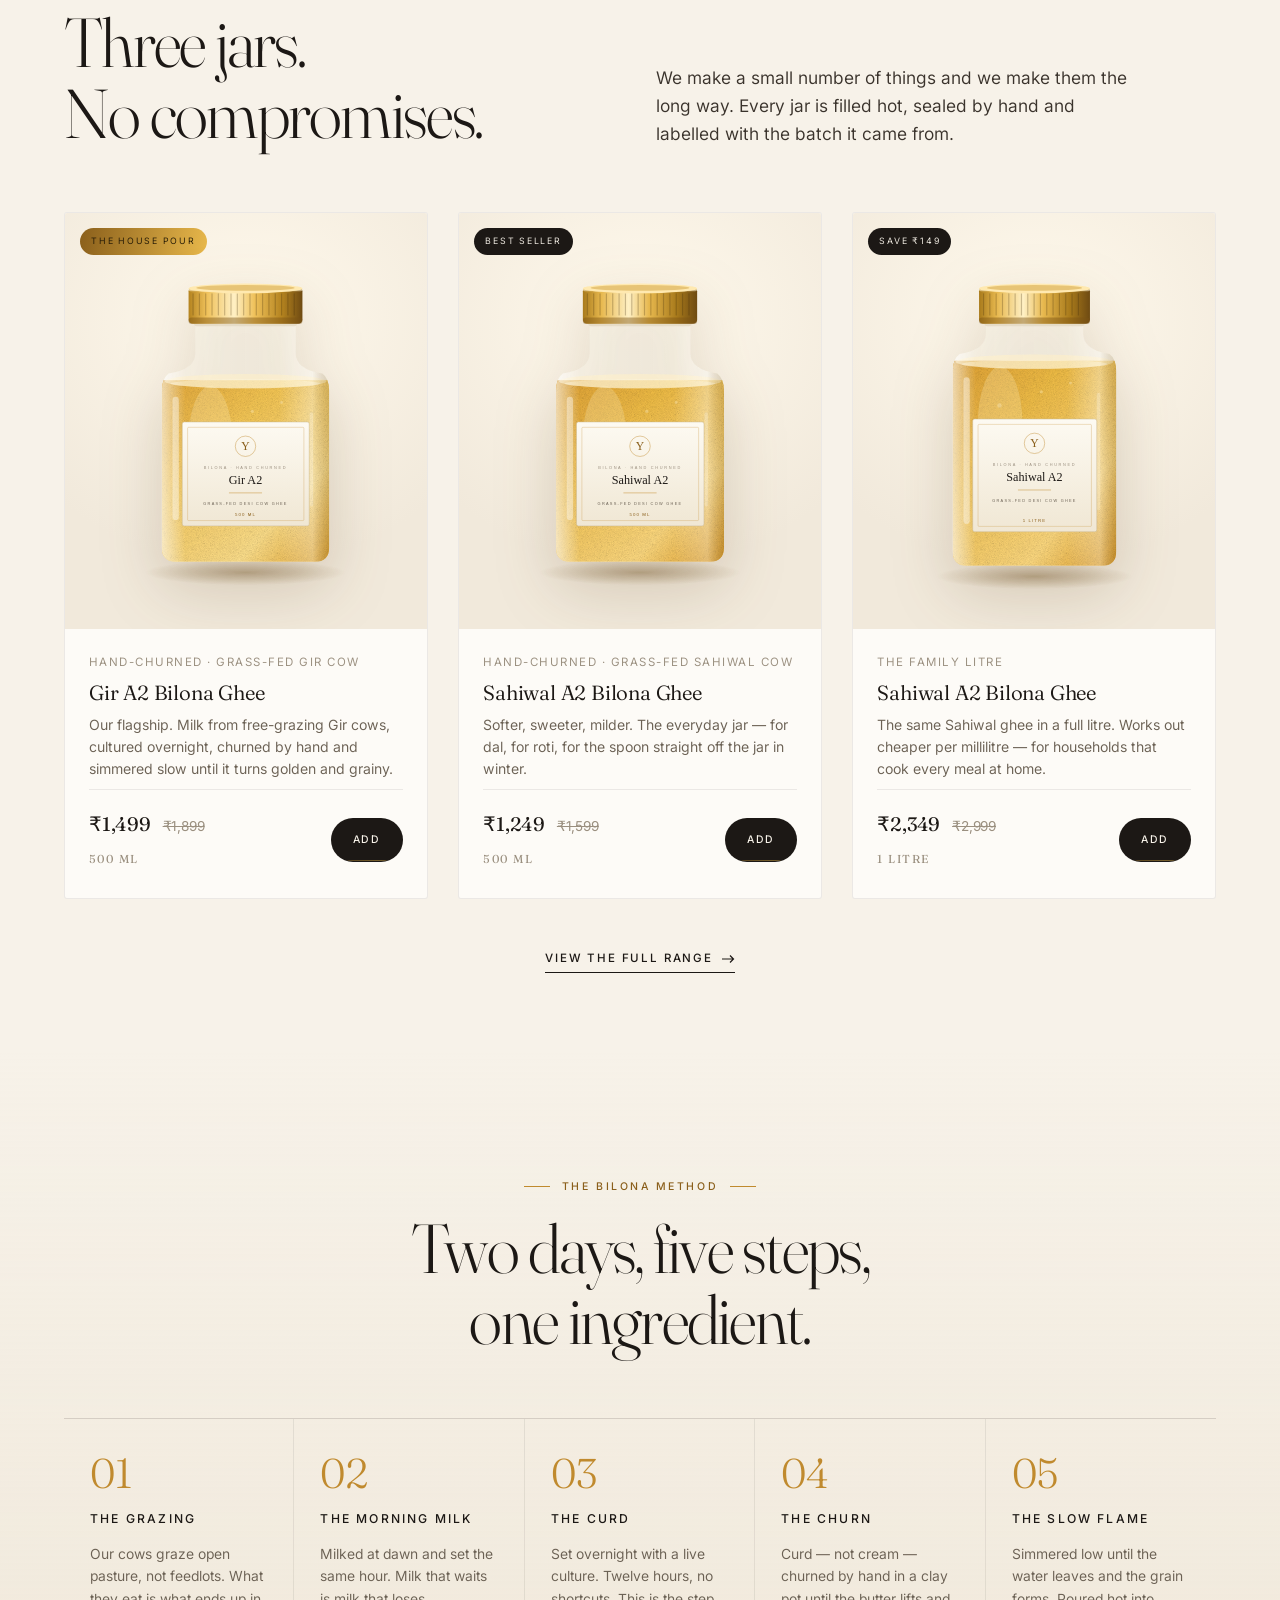
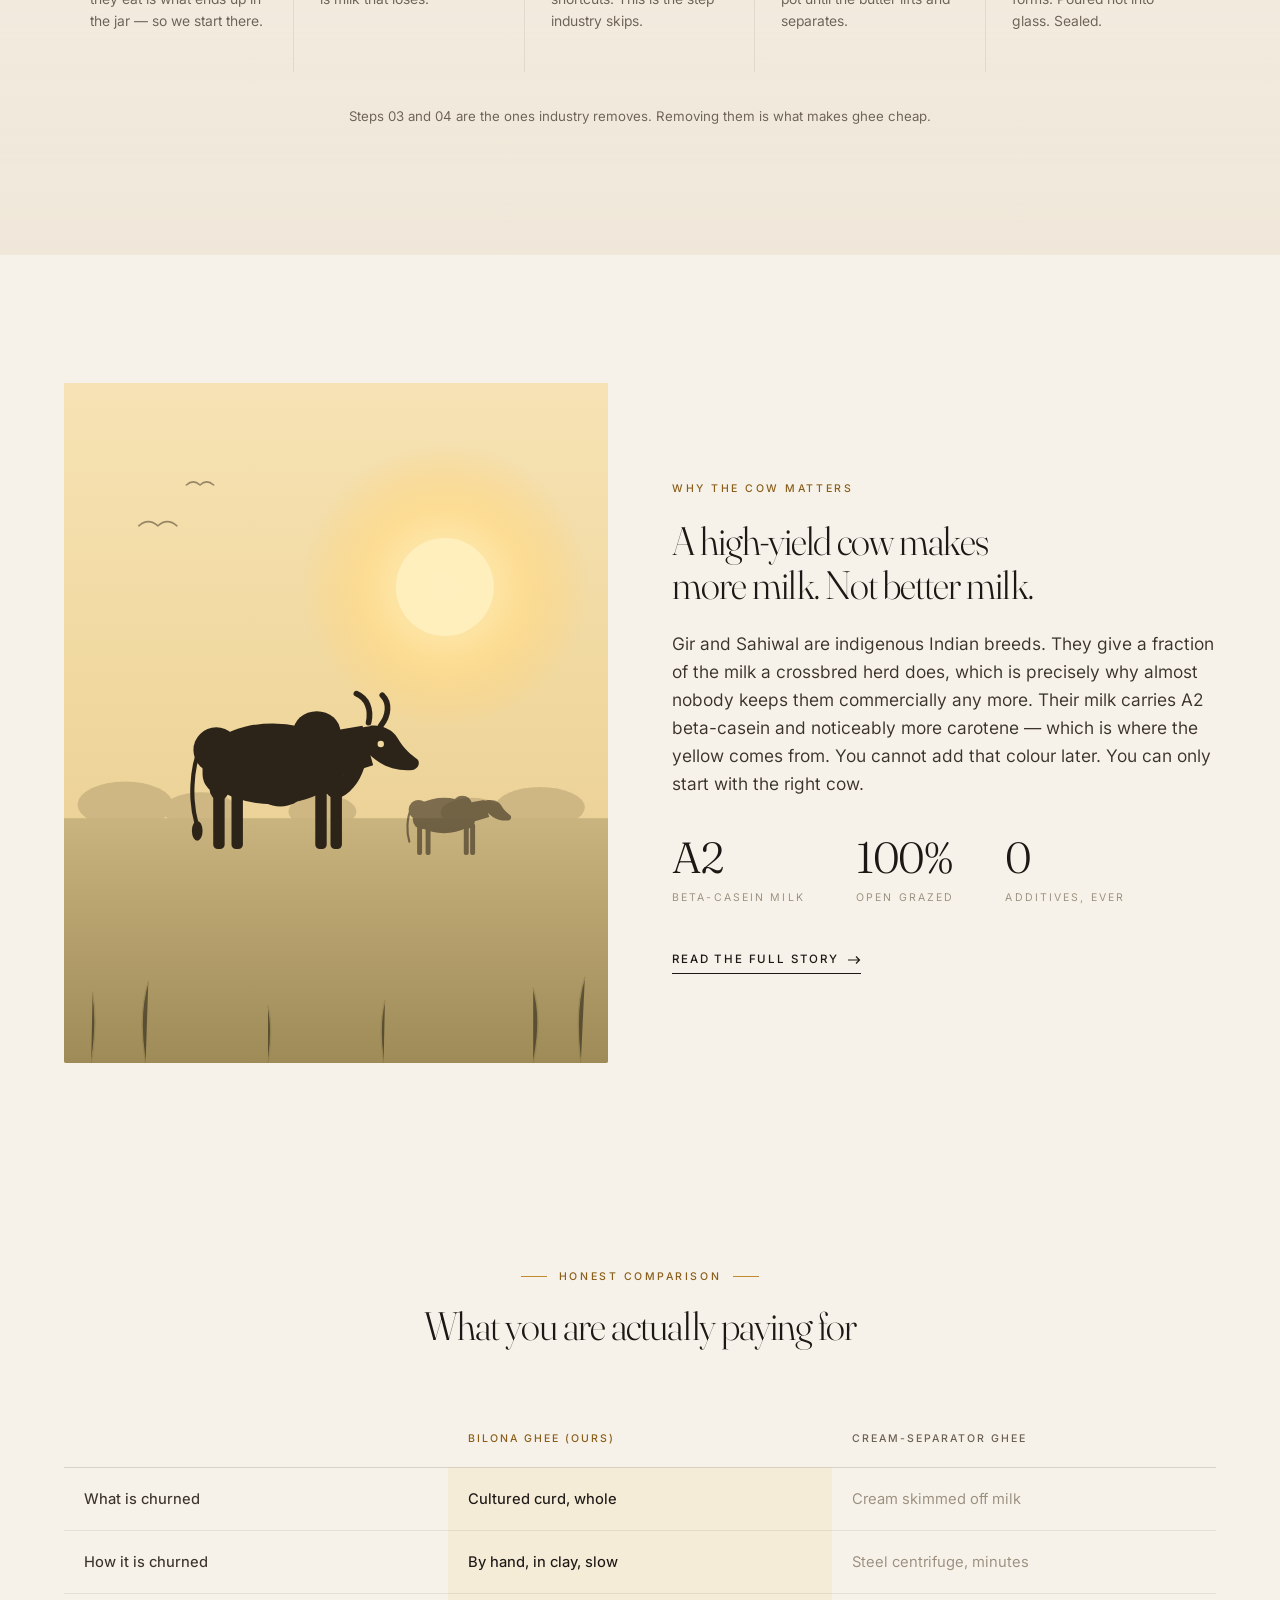
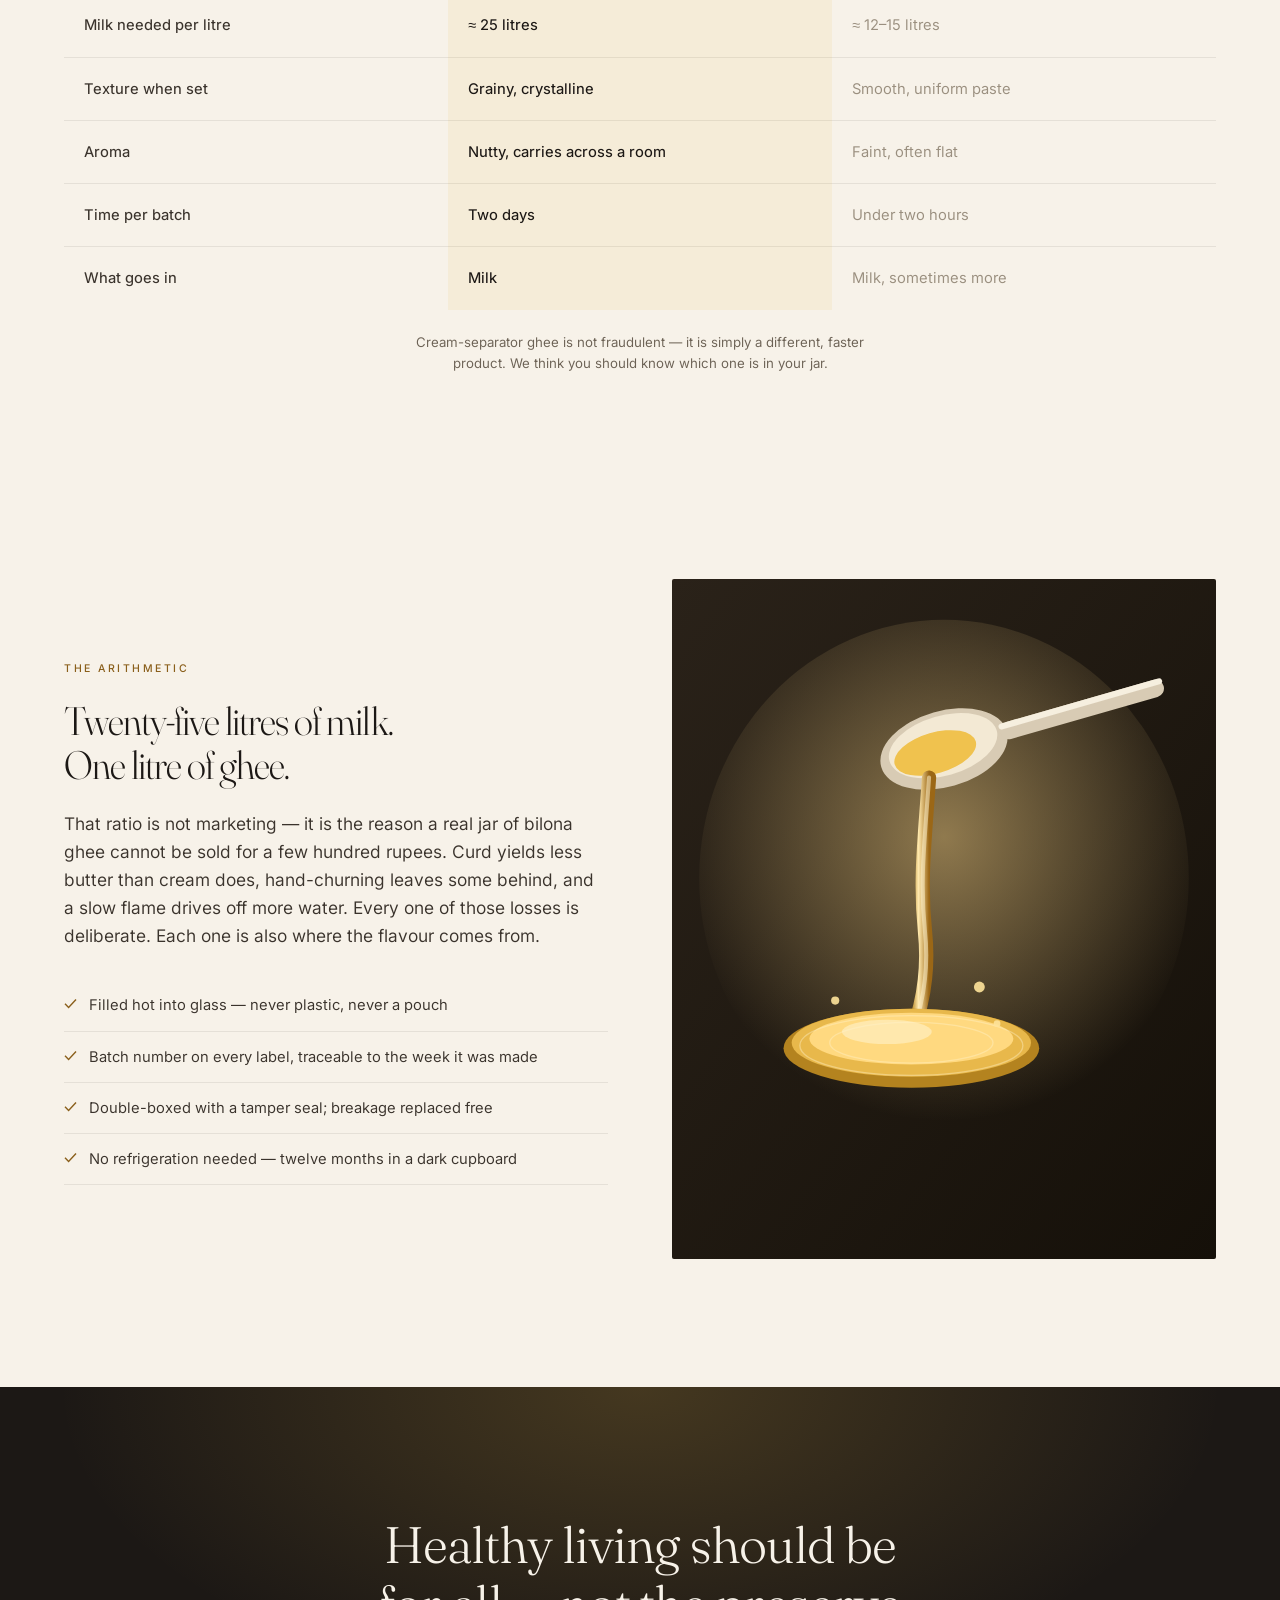
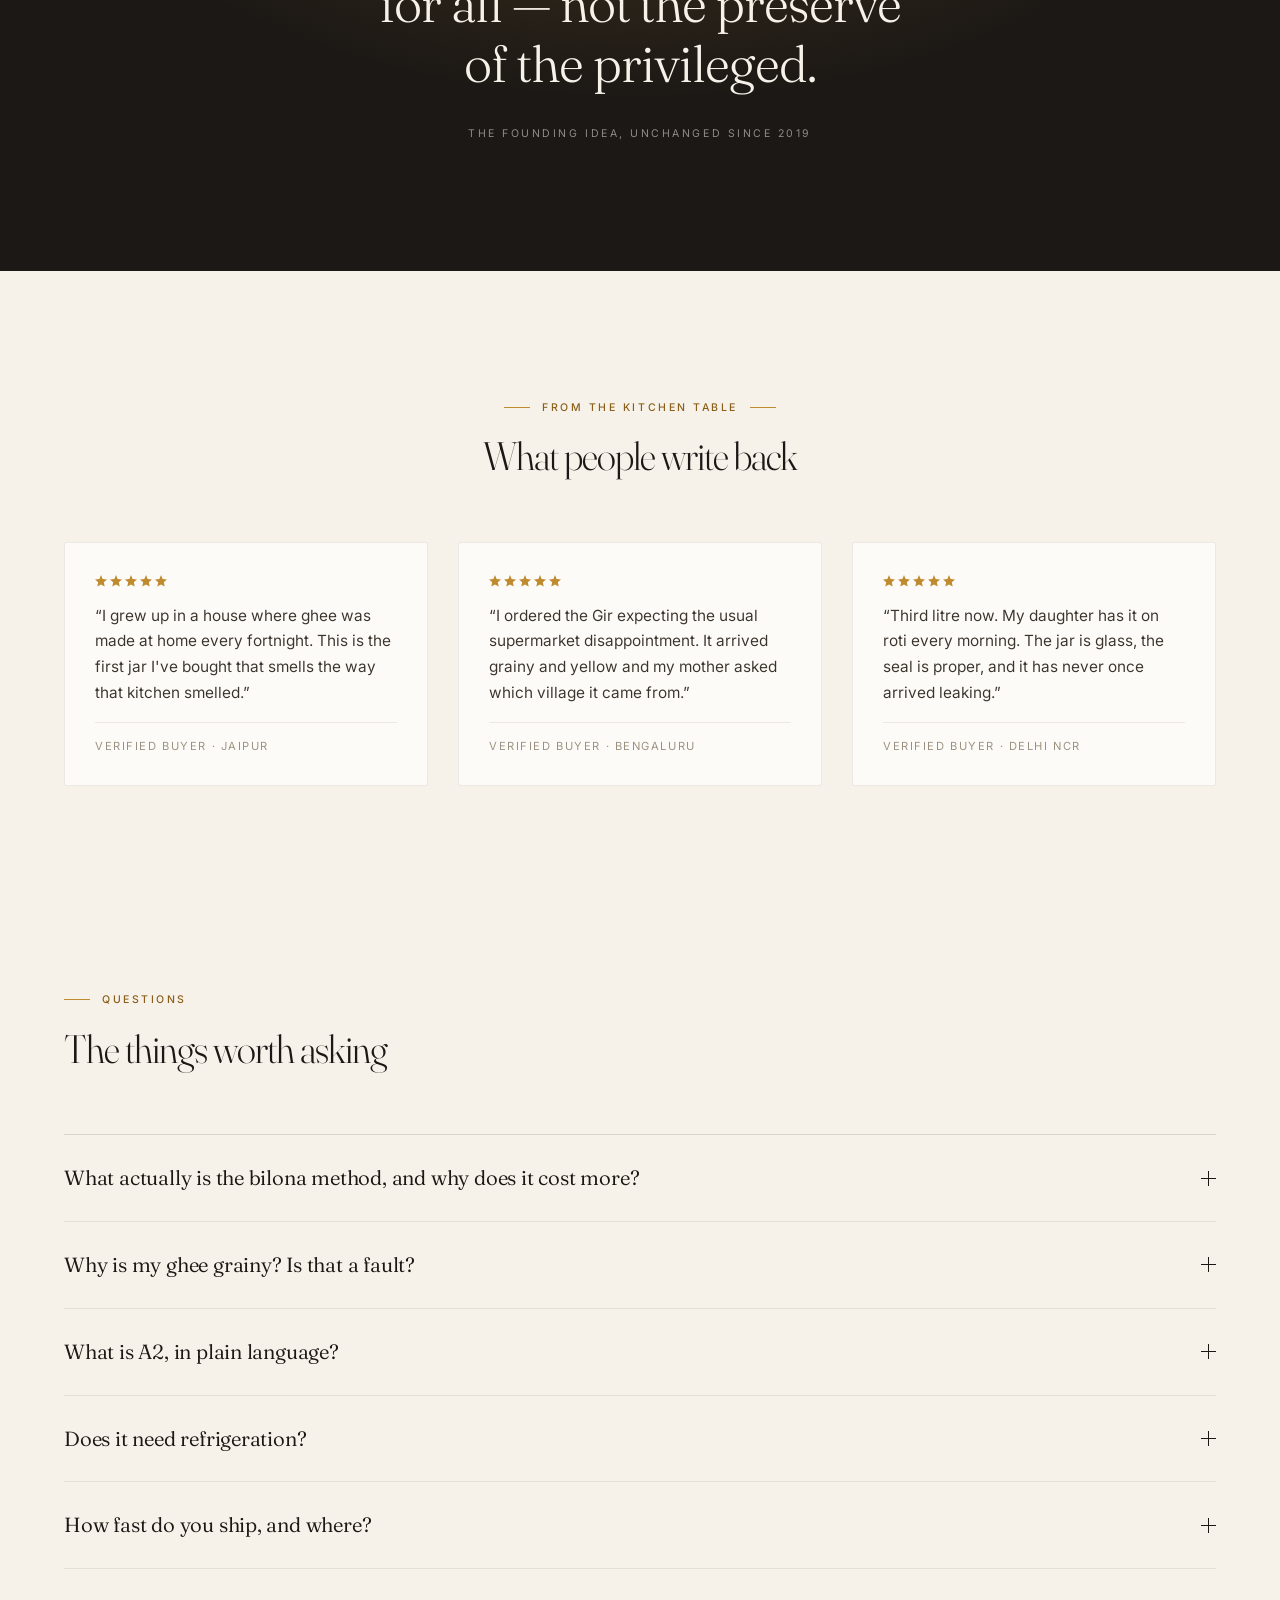
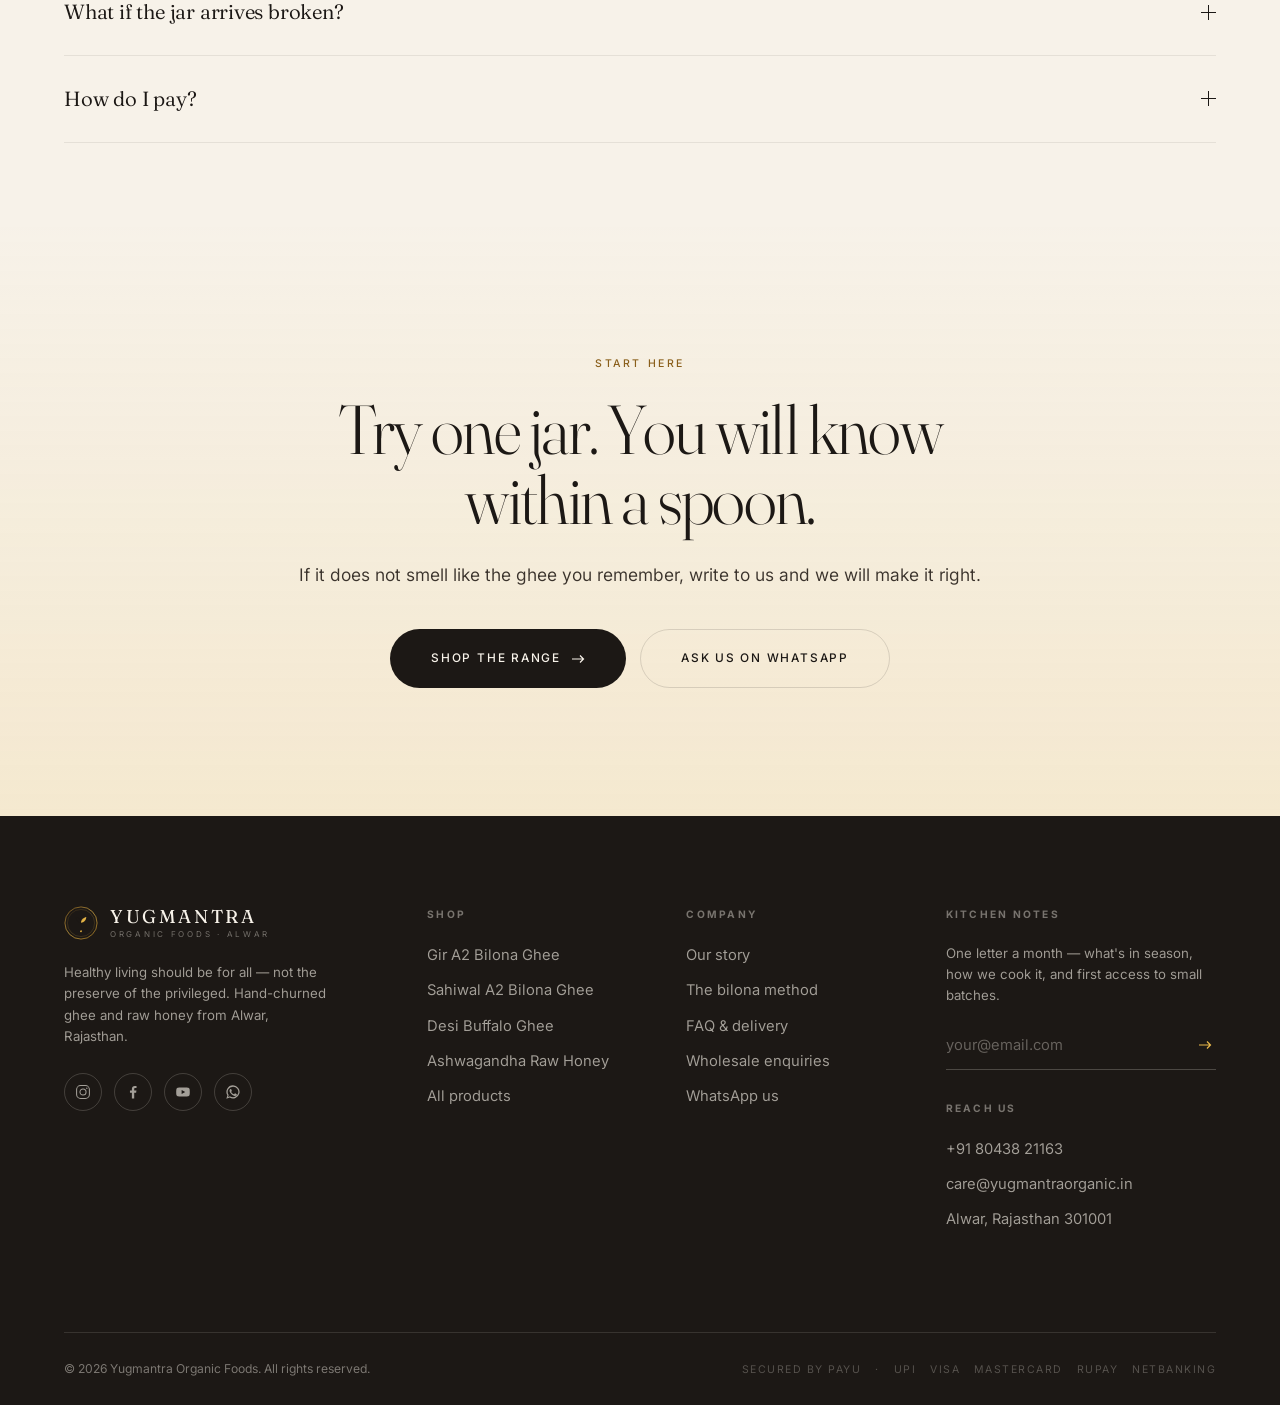
==== commit 86c88d70: "Add files via upload new" ====
--- a/index.html
+++ b/index.html
@@ -9,17 +9,17 @@
 <meta property="og:title" content="Yugmantra Organic — Bilona A2 Ghee, Hand-Churned in Alwar">
 <meta property="og:description" content="Grass-fed A2 Gir and Sahiwal cow ghee, hand-churned from cultured curd in clay pots and simmered slow. 25 litres of milk per litre. No additives. Made in small batches in Alwar, Rajasthan.">
 <meta property="og:type" content="website">
-<link rel="icon" href="assets/img/mark.svg" type="image/svg+xml">
-<link rel="preload" href="assets/fonts/fraunces.woff2" as="font" type="font/woff2" crossorigin>
-<link rel="preload" href="assets/fonts/inter.woff2" as="font" type="font/woff2" crossorigin>
-<link rel="stylesheet" href="assets/css/site.css">
+<link rel="icon" href="mark.svg" type="image/svg+xml">
+<link rel="preload" href="fraunces.woff2" as="font" type="font/woff2" crossorigin>
+<link rel="preload" href="inter.woff2" as="font" type="font/woff2" crossorigin>
+<link rel="stylesheet" href="site.css">
 </head>
 <body data-page="home">
 
 <header class="hdr">
   <div class="hdr__in">
     <a class="brandmark" href="index.html" aria-label="Yugmantra Organic — home">
-        <img src="assets/img/mark.svg" alt="" width="60" height="60">
+        <img src="mark.svg" alt="" width="60" height="60">
         <span class="brandmark__txt">
           <span class="brandmark__name">Yugmantra</span>
           <span class="brandmark__sub">Organic Foods · Alwar</span>
@@ -80,8 +80,8 @@
 
       <div class="hero__art">
         <span class="halo"></span>
-        <img src="assets/img/jar-gir.svg" alt="Yugmantra Gir A2 bilona ghee in a glass jar" width="520" height="700">
-        <img class="hero__seal" src="assets/img/seal.svg" alt="" width="200" height="200" aria-hidden="true">
+        <img src="jar-gir.svg" alt="Yugmantra Gir A2 bilona ghee in a glass jar" width="520" height="700">
+        <img class="hero__seal" src="seal.svg" alt="" width="200" height="200" aria-hidden="true">
       </div>
     </div>
 
@@ -124,7 +124,7 @@
       <article class="pcard rv rv-d1">
         <a class="pcard__media" href="product-gir-a2-ghee.html" aria-label="Gir A2 Bilona Ghee">
           <span class="pcard__tag pcard__tag--gold">The house pour</span>
-          <img src="assets/img/jar-gir.svg" alt="Gir A2 Bilona Ghee in a glass jar" loading="lazy">
+          <img src="jar-gir.svg" alt="Gir A2 Bilona Ghee in a glass jar" loading="lazy">
         </a>
         <div class="pcard__body">
           <span class="pcard__meta">Hand-churned · Grass-fed Gir cow</span>
@@ -140,7 +140,7 @@
       <article class="pcard rv rv-d2">
         <a class="pcard__media" href="product-sahiwal-a2-ghee.html" aria-label="Sahiwal A2 Bilona Ghee">
           <span class="pcard__tag">Best seller</span>
-          <img src="assets/img/jar-sahiwal.svg" alt="Sahiwal A2 Bilona Ghee in a glass jar" loading="lazy">
+          <img src="jar-sahiwal.svg" alt="Sahiwal A2 Bilona Ghee in a glass jar" loading="lazy">
         </a>
         <div class="pcard__body">
           <span class="pcard__meta">Hand-churned · Grass-fed Sahiwal cow</span>
@@ -156,7 +156,7 @@
       <article class="pcard rv rv-d3">
         <a class="pcard__media" href="product-sahiwal-a2-ghee-litre.html" aria-label="Sahiwal A2 Bilona Ghee">
           <span class="pcard__tag">Save ₹149</span>
-          <img src="assets/img/jar-sahiwal-1l.svg" alt="Sahiwal A2 Bilona Ghee in a glass jar" loading="lazy">
+          <img src="jar-sahiwal-1l.svg" alt="Sahiwal A2 Bilona Ghee in a glass jar" loading="lazy">
         </a>
         <div class="pcard__body">
           <span class="pcard__meta">The family litre</span>
@@ -221,7 +221,7 @@
   <section class="section">
     <div class="wrap split">
       <div class="split__media rv">
-        <img src="assets/img/plate-cow.svg" alt="Desi cows grazing open pasture at dawn" loading="lazy">
+        <img src="plate-cow.svg" alt="Desi cows grazing open pasture at dawn" loading="lazy">
       </div>
       <div>
         <span class="eyebrow eyebrow--gold rv">Why The Cow Matters</span>
@@ -279,7 +279,7 @@
   <section class="section">
     <div class="wrap split split--rev">
       <div class="split__media rv">
-        <img src="assets/img/plate-pour.svg" alt="Golden ghee pouring from a spoon" loading="lazy">
+        <img src="plate-pour.svg" alt="Golden ghee pouring from a spoon" loading="lazy">
       </div>
       <div>
         <span class="eyebrow eyebrow--gold rv">The Arithmetic</span>
@@ -426,7 +426,7 @@
     <div class="ftr__top">
       <div>
         <a class="brandmark" href="index.html" aria-label="Yugmantra Organic — home">
-        <img src="assets/img/mark.svg" alt="" width="60" height="60">
+        <img src="mark.svg" alt="" width="60" height="60">
         <span class="brandmark__txt">
           <span class="brandmark__name">Yugmantra</span>
           <span class="brandmark__sub">Organic Foods · Alwar</span>
@@ -500,7 +500,7 @@
   </div>
 </footer>
 
-<script src="assets/js/catalog.js"></script>
-<script src="assets/js/site.js"></script>
+<script src="catalog.js"></script>
+<script src="site.js"></script>
 </body>
 </html>
--- a/site.css
+++ b/site.css
@@ -0,0 +1,611 @@
+/* =============================================================
+   YUGMANTRA ORGANIC — Design System
+   Warm minimal · bone, ink, molten gold, clay
+   ============================================================= */
+
+/* ---------- Fonts (self-hosted — no third-party requests) ---------- */
+@font-face{
+  font-family:"Fraunces";
+  src:url("fraunces.woff2") format("woff2-variations"),
+      url("fraunces.woff2") format("woff2");
+  font-weight:100 900;
+  font-display:swap;
+  font-style:normal;
+}
+@font-face{
+  font-family:"Inter";
+  src:url("inter.woff2") format("woff2-variations"),
+      url("inter.woff2") format("woff2");
+  font-weight:100 900;
+  font-display:swap;
+  font-style:normal;
+}
+
+/* ---------- Tokens ---------- */
+:root{
+  /* Surfaces */
+  --bone:        #F7F2E9;
+  --bone-2:      #F1E9DB;
+  --bone-3:      #E8DDC9;
+  --paper:       #FDFBF7;
+  --ink:         #1C1815;
+  --ink-2:       #3A332C;
+  --ink-3:       #6B6154;
+  --ink-4:       #9A8F7F;
+
+  /* Accents */
+  --gold:        #C08A2E;
+  --gold-lt:     #E8B84B;
+  --gold-dp:     #8A5F1B;
+  --clay:        #A0503A;
+  --moss:        #4C5843;
+
+  /* Lines */
+  --rule:        rgba(28,24,21,.14);
+  --rule-soft:   rgba(28,24,21,.08);
+
+  /* Type */
+  --serif: "Fraunces", "Cormorant Garamond", Georgia, serif;
+  --sans:  "Inter", -apple-system, BlinkMacSystemFont, "Segoe UI", sans-serif;
+
+  /* Metrics */
+  --pad: clamp(20px, 5vw, 72px);
+  --maxw: 1440px;
+  --ease: cubic-bezier(.22,.61,.36,1);
+  --ease-out: cubic-bezier(.16,1,.3,1);
+}
+
+/* ---------- Reset ---------- */
+*,*::before,*::after{box-sizing:border-box}
+html{-webkit-text-size-adjust:100%; scroll-behavior:smooth; overflow-x:clip}
+body{
+  margin:0;
+  background:var(--bone);
+  color:var(--ink);
+  font-family:var(--sans);
+  font-size:16px;
+  line-height:1.65;
+  font-weight:380;
+  -webkit-font-smoothing:antialiased;
+  -moz-osx-font-smoothing:grayscale;
+  overflow-x:hidden;
+}
+img,svg{max-width:100%; height:auto; display:block}
+a{color:inherit; text-decoration:none}
+button{font:inherit; color:inherit; background:none; border:0; cursor:pointer}
+input,select,textarea{font:inherit; color:inherit}
+h1,h2,h3,h4,p,figure,blockquote{margin:0}
+ul,ol{margin:0; padding:0; list-style:none}
+::selection{background:var(--gold-lt); color:var(--ink)}
+
+/* Paper grain — sits above the background, below content */
+body::before{
+  content:"";
+  position:fixed; inset:0;
+  pointer-events:none; z-index:1;
+  opacity:.30; mix-blend-mode:multiply;
+  background-image:url("data:image/svg+xml,%3Csvg xmlns='http://www.w3.org/2000/svg' width='220' height='220'%3E%3Cfilter id='n'%3E%3CfeTurbulence type='fractalNoise' baseFrequency='.85' numOctaves='4' stitchTiles='stitch'/%3E%3CfeColorMatrix type='saturate' values='0'/%3E%3C/filter%3E%3Crect width='220' height='220' filter='url(%23n)' opacity='.42'/%3E%3C/svg%3E");
+}
+
+/* ---------- Typography ---------- */
+.display{
+  font-family:var(--serif);
+  font-weight:300;
+  font-variation-settings:"SOFT" 0,"WONK" 1,"opsz" 144;
+  letter-spacing:-.025em;
+  line-height:.98;
+}
+.d1{font-size:clamp(2.9rem, 6.1vw, 6.2rem)}
+.d2{font-size:clamp(2.4rem, 5.4vw, 4.6rem); line-height:1.02}
+.d3{font-size:clamp(1.7rem, 3.1vw, 2.75rem); line-height:1.1}
+.d4{font-size:clamp(1.25rem, 1.9vw, 1.6rem); line-height:1.22; letter-spacing:-.015em}
+
+.eyebrow{
+  font-size:.66rem; font-weight:500;
+  letter-spacing:.24em; text-transform:uppercase;
+  color:var(--ink-3);
+}
+.eyebrow--gold{color:var(--gold-dp)}
+
+.lede{
+  font-size:clamp(1.02rem,1.35vw,1.22rem);
+  line-height:1.62; color:var(--ink-2);
+  font-weight:370;
+}
+.small{font-size:.83rem; line-height:1.6; color:var(--ink-3)}
+.italic{font-style:italic}
+.gold{color:var(--gold-dp)}
+
+/* ---------- Layout ---------- */
+.wrap{max-width:var(--maxw); margin-inline:auto; padding-inline:var(--pad)}
+.section{padding-block:clamp(72px,10vw,150px); position:relative; z-index:2}
+.section--tight{padding-block:clamp(52px,6vw,88px)}
+.rule{height:1px; background:var(--rule-soft); border:0; margin:0}
+.grid{display:grid; gap:clamp(28px,4vw,64px)}
+.center{text-align:center}
+.mx-auto{margin-inline:auto}
+.measure{max-width:62ch}
+.measure-sm{max-width:46ch}
+
+/* Section heading block */
+.sechead{display:flex; flex-direction:column; gap:18px; margin-bottom:clamp(38px,5vw,66px)}
+.sechead .eyebrow{display:flex; align-items:center; gap:12px}
+.sechead .eyebrow::before{
+  content:""; width:26px; height:1px; background:var(--gold); display:block; flex:none;
+}
+.sechead.center{align-items:center}
+.sechead.center .eyebrow::after{content:""; width:26px; height:1px; background:var(--gold)}
+
+/* ---------- Buttons ---------- */
+.btn{
+  --bg:var(--ink); --fg:var(--bone);
+  display:inline-flex; align-items:center; justify-content:center; gap:11px;
+  padding:16px 30px; border-radius:999px;
+  background:var(--bg); color:var(--fg);
+  font-size:.74rem; font-weight:500; letter-spacing:.15em; text-transform:uppercase;
+  position:relative; overflow:hidden; isolation:isolate;
+  transition:color .45s var(--ease), border-color .45s var(--ease), transform .45s var(--ease);
+  border:1px solid transparent; white-space:nowrap;
+}
+.btn::after{
+  content:""; position:absolute; inset:0; z-index:-1;
+  background:linear-gradient(105deg,var(--gold-dp),var(--gold-lt) 55%,var(--gold));
+  transform:translateY(101%); transition:transform .55s var(--ease-out);
+}
+.btn:hover::after{transform:translateY(0)}
+.btn:hover{color:#1C1815}
+.btn:active{transform:scale(.985)}
+.btn--ghost{--bg:transparent; --fg:var(--ink); border-color:var(--rule)}
+.btn--ghost:hover{border-color:transparent}
+.btn--light{--bg:var(--bone); --fg:var(--ink)}
+.btn--block{width:100%}
+.btn--lg{padding:19px 40px}
+.btn[disabled]{opacity:.4; pointer-events:none}
+
+/* Underline text link */
+.tlink{
+  display:inline-flex; align-items:center; gap:9px;
+  font-size:.72rem; font-weight:500; letter-spacing:.16em; text-transform:uppercase;
+  padding-bottom:5px; position:relative;
+}
+.tlink::after{
+  content:""; position:absolute; left:0; bottom:0; height:1px; width:100%;
+  background:currentColor; transform-origin:right; transform:scaleX(1);
+  transition:transform .5s var(--ease-out);
+}
+.tlink:hover::after{transform:scaleX(0)}
+.tlink svg{transition:transform .45s var(--ease)}
+.tlink:hover svg{transform:translateX(5px)}
+
+/* ---------- Header ---------- */
+.hdr{
+  position:fixed; top:0; left:0; right:0; z-index:80;
+  transition:background .5s var(--ease), box-shadow .5s var(--ease), transform .5s var(--ease);
+}
+.hdr__in{
+  display:flex; align-items:center; justify-content:space-between; gap:24px;
+  max-width:var(--maxw); margin-inline:auto;
+  padding:22px var(--pad);
+  transition:padding .5s var(--ease);
+}
+.hdr.is-stuck{background:rgba(247,242,233,.86); backdrop-filter:blur(16px) saturate(1.3); box-shadow:0 1px 0 var(--rule-soft)}
+.hdr.is-stuck .hdr__in{padding-block:14px}
+.hdr.is-hidden{transform:translateY(-100%)}
+
+.brandmark{display:flex; align-items:center; gap:12px}
+.brandmark img,.brandmark svg{height:34px; width:auto; transition:height .5s var(--ease)}
+.hdr.is-stuck .brandmark img,.hdr.is-stuck .brandmark svg{height:29px}
+.brandmark__txt{display:flex; flex-direction:column; line-height:1}
+.brandmark__name{
+  font-family:var(--serif); font-weight:400; font-size:1.16rem;
+  letter-spacing:.14em; text-transform:uppercase;
+}
+.brandmark__sub{
+  font-size:.5rem; letter-spacing:.34em; text-transform:uppercase;
+  color:var(--ink-4); margin-top:4px;
+}
+
+.nav{display:flex; align-items:center; gap:clamp(20px,2.4vw,38px)}
+.nav a{
+  font-size:.7rem; letter-spacing:.16em; text-transform:uppercase; font-weight:450;
+  position:relative; padding-block:5px; color:var(--ink-2);
+  transition:color .3s var(--ease);
+}
+.nav a::after{
+  content:""; position:absolute; left:0; bottom:0; height:1px; width:100%;
+  background:var(--gold); transform:scaleX(0); transform-origin:left;
+  transition:transform .45s var(--ease-out);
+}
+.nav a:hover{color:var(--ink)}
+.nav a:hover::after,.nav a[aria-current="page"]::after{transform:scaleX(1)}
+
+.hdr__act{display:flex; align-items:center; gap:14px}
+.cartbtn{
+  display:flex; align-items:center; gap:9px;
+  border:1px solid var(--rule); border-radius:999px; padding:9px 17px;
+  font-size:.68rem; letter-spacing:.15em; text-transform:uppercase;
+  transition:border-color .35s var(--ease), background .35s var(--ease);
+}
+.cartbtn:hover{border-color:var(--ink); background:rgba(28,24,21,.03)}
+.cartbtn__n{
+  min-width:18px; height:18px; padding-inline:5px; border-radius:999px;
+  background:var(--ink); color:var(--bone);
+  display:grid; place-items:center; font-size:.6rem; letter-spacing:0; font-weight:600;
+}
+.burger{display:none; width:40px; height:40px; place-items:center}
+.burger span{display:block; width:19px; height:1px; background:var(--ink); position:relative; transition:.35s var(--ease)}
+.burger span::before,.burger span::after{
+  content:""; position:absolute; left:0; width:19px; height:1px; background:var(--ink); transition:.35s var(--ease);
+}
+.burger span::before{top:-6px} .burger span::after{top:6px}
+body.nav-open .burger span{background:transparent}
+body.nav-open .burger span::before{top:0; transform:rotate(45deg)}
+body.nav-open .burger span::after{top:0; transform:rotate(-45deg)}
+
+/* Mobile drawer */
+.mnav{
+  position:fixed; inset:0; z-index:75;
+  background:var(--bone-2);
+  display:flex; flex-direction:column; justify-content:center; gap:6px;
+  padding:0 var(--pad);
+  clip-path:inset(0 0 100% 0);
+  transition:clip-path .7s var(--ease-out);
+}
+body.nav-open .mnav{clip-path:inset(0 0 0 0)}
+.mnav a{
+  font-family:var(--serif); font-weight:300; font-size:clamp(2rem,9vw,3.2rem);
+  letter-spacing:-.02em; padding-block:9px;
+  border-bottom:1px solid var(--rule-soft);
+  opacity:0; transform:translateY(18px);
+  transition:opacity .5s var(--ease) var(--d,0s), transform .5s var(--ease) var(--d,0s);
+}
+body.nav-open .mnav a{opacity:1; transform:none}
+
+/* ---------- Hero ---------- */
+.hero{
+  min-height:100svh; display:grid; align-items:center;
+  position:relative; padding-top:120px; padding-bottom:60px;
+  background:
+    radial-gradient(120% 90% at 78% 18%, rgba(232,184,75,.28), transparent 58%),
+    radial-gradient(90% 70% at 10% 90%, rgba(160,80,58,.10), transparent 60%),
+    linear-gradient(180deg,var(--bone) 0%,var(--bone-2) 100%);
+  z-index:2;
+}
+.hero__grid{
+  display:grid; grid-template-columns:1.08fr .92fr; align-items:center;
+  gap:clamp(30px,5vw,80px);
+}
+.hero h1{margin-block:26px 0}
+.hero h1 .ln{display:block; overflow:hidden}
+.hero h1 .ln > span{
+  display:block; transform:translateY(105%);
+  animation:riseIn 1.15s var(--ease-out) forwards; animation-delay:var(--d,0s);
+}
+@keyframes riseIn{to{transform:translateY(0)}}
+.hero__sub{margin-top:30px; max-width:44ch}
+.hero__cta{display:flex; flex-wrap:wrap; gap:14px; margin-top:40px}
+.fade-up{opacity:0; transform:translateY(16px); animation:fadeUp .9s var(--ease-out) forwards; animation-delay:var(--d,0s)}
+@keyframes fadeUp{to{opacity:1; transform:none}}
+
+.hero__art{position:relative; display:grid; place-items:center}
+.hero__art .halo{
+  position:absolute; width:min(46vw,520px); aspect-ratio:1; border-radius:50%;
+  background:radial-gradient(circle at 42% 34%, rgba(255,214,122,.65), rgba(214,152,48,.22) 46%, transparent 70%);
+  filter:blur(14px);
+  animation:breathe 9s ease-in-out infinite;
+}
+@keyframes breathe{0%,100%{transform:scale(1)}50%{transform:scale(1.07)}}
+.hero__art img{
+  position:relative; width:min(38vw,430px);
+  filter:drop-shadow(0 40px 60px rgba(90,60,20,.26));
+  animation:float 8s ease-in-out infinite;
+}
+@keyframes float{0%,100%{transform:translateY(0)}50%{transform:translateY(-14px)}}
+
+.hero__art img.hero__seal{
+  position:absolute; right:-6px; bottom:4%;
+  width:clamp(78px,8.5vw,116px); aspect-ratio:1;
+  animation:spin 26s linear infinite;
+}
+@keyframes spin{to{transform:rotate(360deg)}}
+
+.scrollcue{
+  position:absolute; left:var(--pad); bottom:30px;
+  display:flex; align-items:center; gap:12px;
+  font-size:.6rem; letter-spacing:.24em; text-transform:uppercase; color:var(--ink-4);
+}
+.scrollcue i{display:block; width:44px; height:1px; background:var(--rule); position:relative; overflow:hidden}
+.scrollcue i::after{
+  content:""; position:absolute; inset:0; background:var(--gold);
+  animation:swipe 2.4s var(--ease) infinite;
+}
+@keyframes swipe{0%{transform:translateX(-100%)}60%,100%{transform:translateX(100%)}}
+
+/* ---------- Marquee ---------- */
+.marq{
+  background:var(--ink); color:var(--bone);
+  padding-block:17px; overflow:hidden; position:relative; z-index:2;
+}
+.marq__track{display:flex; width:max-content; animation:slide 42s linear infinite}
+.marq:hover .marq__track{animation-play-state:paused}
+@keyframes slide{to{transform:translateX(-50%)}}
+.marq__item{
+  display:flex; align-items:center; gap:26px; padding-inline:26px;
+  font-size:.68rem; letter-spacing:.22em; text-transform:uppercase; white-space:nowrap;
+  color:rgba(247,242,233,.82);
+}
+.marq__item::after{content:""; width:4px; height:4px; border-radius:50%; background:var(--gold-lt)}
+
+/* ---------- Product cards ---------- */
+.prods{display:grid; grid-template-columns:repeat(3,1fr); gap:clamp(18px,2.4vw,34px)}
+.pcard{
+  display:flex; flex-direction:column;
+  background:var(--paper); border:1px solid var(--rule-soft);
+  border-radius:3px; overflow:hidden; position:relative;
+  transition:transform .6s var(--ease-out), box-shadow .6s var(--ease-out), border-color .6s var(--ease);
+}
+.pcard:hover{transform:translateY(-7px); box-shadow:0 26px 54px -26px rgba(60,40,10,.30); border-color:var(--rule)}
+.pcard__media{
+  position:relative; aspect-ratio:4/4.6; display:grid; place-items:center;
+  background:radial-gradient(105% 82% at 50% 26%, #FFF9EC, var(--bone-2) 72%);
+  overflow:hidden;
+}
+.pcard__media img{width:70%; transition:transform .8s var(--ease-out); filter:drop-shadow(0 22px 30px rgba(90,60,20,.20))}
+.pcard:hover .pcard__media img{transform:scale(1.06) translateY(-5px)}
+.pcard__tag{
+  position:absolute; top:15px; left:15px;
+  font-size:.55rem; letter-spacing:.2em; text-transform:uppercase;
+  padding:6px 11px; border-radius:999px;
+  background:var(--ink); color:var(--bone);
+}
+.pcard__tag--gold{background:linear-gradient(100deg,var(--gold-dp),var(--gold-lt)); color:#241a06}
+.pcard__body{padding:24px 24px 26px; display:flex; flex-direction:column; gap:9px; flex:1}
+.pcard__name{font-family:var(--serif); font-weight:350; font-size:1.28rem; letter-spacing:-.01em; line-height:1.2}
+.pcard__meta{font-size:.72rem; letter-spacing:.13em; text-transform:uppercase; color:var(--ink-4)}
+.pcard__desc{font-size:.88rem; color:var(--ink-3); line-height:1.55}
+.pcard__foot{
+  margin-top:auto; padding-top:18px; display:flex; align-items:center; justify-content:space-between; gap:14px;
+  border-top:1px solid var(--rule-soft);
+}
+.price{font-family:var(--serif); font-size:1.22rem; font-weight:400; letter-spacing:-.01em}
+.price s{color:var(--ink-4); font-size:.85rem; margin-left:8px; font-family:var(--sans)}
+.pcard .btn{padding:12px 21px; font-size:.65rem}
+
+/* ---------- Process ---------- */
+.proc{display:grid; grid-template-columns:repeat(5,1fr); gap:0; border-top:1px solid var(--rule)}
+.proc__step{
+  padding:34px 26px 40px; border-right:1px solid var(--rule-soft);
+  display:flex; flex-direction:column; gap:14px; position:relative;
+  transition:background .5s var(--ease);
+}
+.proc__step:last-child{border-right:0}
+.proc__step:hover{background:rgba(255,255,255,.55)}
+.proc__step::before{
+  content:""; position:absolute; top:-1px; left:0; height:1px; width:100%;
+  background:var(--gold); transform:scaleX(0); transform-origin:left;
+  transition:transform .7s var(--ease-out);
+}
+.proc__step:hover::before{transform:scaleX(1)}
+.proc__n{font-family:var(--serif); font-size:2.6rem; font-weight:300; color:var(--gold); line-height:1; letter-spacing:-.03em}
+.proc__t{font-size:.76rem; letter-spacing:.18em; text-transform:uppercase; font-weight:500}
+.proc__d{font-size:.87rem; color:var(--ink-3); line-height:1.6}
+
+/* ---------- Split / editorial ---------- */
+.split{display:grid; grid-template-columns:1fr 1fr; gap:clamp(32px,5vw,84px); align-items:center}
+.split--rev .split__media{order:2}
+.split__media{position:relative; aspect-ratio:4/5; overflow:hidden; border-radius:2px; background:var(--bone-3)}
+.split__media img,.split__media svg{width:100%; height:100%; object-fit:cover}
+.stat-row{display:flex; flex-wrap:wrap; gap:clamp(26px,4vw,54px); margin-top:38px}
+.stat__n{font-family:var(--serif); font-size:clamp(2rem,3.4vw,3rem); font-weight:300; line-height:1; letter-spacing:-.03em}
+.stat__l{font-size:.66rem; letter-spacing:.2em; text-transform:uppercase; color:var(--ink-4); margin-top:9px}
+
+/* ---------- Comparison ---------- */
+.cmp{width:100%; border-collapse:collapse; font-size:.92rem; table-layout:fixed}
+.cmp th,.cmp td{overflow-wrap:anywhere}
+.cmp th,.cmp td{padding:19px 20px; text-align:left; border-bottom:1px solid var(--rule-soft); vertical-align:middle}
+.cmp thead th{
+  font-size:.66rem; letter-spacing:.19em; text-transform:uppercase; font-weight:500;
+  color:var(--ink-3); border-bottom-color:var(--rule);
+}
+.cmp thead th:nth-child(2){color:var(--gold-dp)}
+.cmp tbody th{font-weight:450; color:var(--ink-2); width:34%}
+.cmp td:nth-child(2){background:rgba(232,184,75,.10); font-weight:450}
+.cmp td:nth-child(3){color:var(--ink-4)}
+.cmp tbody tr:last-child th,.cmp tbody tr:last-child td{border-bottom:0}
+
+/* ---------- Quote ---------- */
+.quote{
+  background:var(--ink); color:var(--bone); position:relative; overflow:hidden; z-index:2;
+}
+.quote::before{
+  content:""; position:absolute; inset:0;
+  background:radial-gradient(70% 100% at 50% 0%, rgba(232,184,75,.20), transparent 65%);
+}
+.quote__in{position:relative; text-align:center; margin-inline:auto}
+.quote blockquote{font-family:var(--serif); font-weight:300; font-size:clamp(1.6rem,4vw,3.2rem); line-height:1.16; letter-spacing:-.02em; max-width:17ch; margin-inline:auto}
+.quote cite{display:block; margin-top:32px; font-style:normal; font-size:.66rem; letter-spacing:.24em; text-transform:uppercase; color:rgba(247,242,233,.55)}
+
+/* ---------- Testimonials ---------- */
+.tests{display:grid; grid-template-columns:repeat(3,1fr); gap:clamp(18px,2.4vw,30px)}
+.test{
+  background:var(--paper); border:1px solid var(--rule-soft); border-radius:3px;
+  padding:32px 30px 30px; display:flex; flex-direction:column; gap:16px;
+}
+.stars{display:flex; gap:3px; color:var(--gold)}
+.test p{font-size:.96rem; line-height:1.68; color:var(--ink-2)}
+.test footer{margin-top:auto; padding-top:14px; border-top:1px solid var(--rule-soft); font-size:.7rem; letter-spacing:.14em; text-transform:uppercase; color:var(--ink-4)}
+
+/* ---------- FAQ ---------- */
+.faq{border-top:1px solid var(--rule)}
+.faq__i{border-bottom:1px solid var(--rule-soft)}
+.faq__q{
+  width:100%; display:flex; align-items:center; justify-content:space-between; gap:24px;
+  padding:26px 0; text-align:left;
+  font-family:var(--serif); font-weight:350; font-size:clamp(1.02rem,1.6vw,1.28rem); letter-spacing:-.01em;
+  transition:color .35s var(--ease);
+}
+.faq__q:hover{color:var(--gold-dp)}
+.faq__ic{position:relative; width:15px; height:15px; flex:none}
+.faq__ic::before,.faq__ic::after{content:""; position:absolute; background:currentColor; transition:transform .45s var(--ease-out)}
+.faq__ic::before{top:7px; left:0; width:15px; height:1px}
+.faq__ic::after{left:7px; top:0; width:1px; height:15px}
+.faq__i.open .faq__ic::after{transform:rotate(90deg) scaleX(0)}
+.faq__a{overflow:hidden; height:0; transition:height .5s var(--ease-out)}
+.faq__a > div{padding-bottom:28px; max-width:70ch; color:var(--ink-3); font-size:.95rem; line-height:1.72}
+
+/* ---------- Footer ---------- */
+.ftr{background:var(--ink); color:var(--bone); position:relative; z-index:2}
+.ftr a{color:rgba(247,242,233,.62); transition:color .3s var(--ease)}
+.ftr a:hover{color:var(--gold-lt)}
+.ftr__top{display:grid; grid-template-columns:1.5fr 1fr 1fr 1.3fr; gap:clamp(28px,4vw,56px); padding-block:clamp(56px,7vw,92px)}
+.ftr__h{font-size:.64rem; letter-spacing:.22em; text-transform:uppercase; color:rgba(247,242,233,.42); margin-bottom:20px}
+.ftr li{margin-bottom:11px; font-size:.92rem}
+.ftr .brandmark__name,.ftr .brandmark__sub{color:var(--bone)}
+.ftr .brandmark__sub{color:rgba(247,242,233,.42)}
+.nl{display:flex; gap:0; border-bottom:1px solid rgba(247,242,233,.22); margin-top:6px}
+.nl input{
+  flex:1; background:none; border:0; outline:none; padding:12px 0;
+  color:var(--bone); font-size:.92rem;
+}
+.nl input::placeholder{color:rgba(247,242,233,.35)}
+.nl button{padding:12px 4px 12px 14px; color:var(--gold-lt)}
+.socials{display:flex; gap:12px; margin-top:26px}
+.socials a{
+  width:38px; height:38px; border:1px solid rgba(247,242,233,.18); border-radius:50%;
+  display:grid; place-items:center;
+  transition:border-color .35s var(--ease), background .35s var(--ease), transform .35s var(--ease);
+}
+.socials a:hover{border-color:var(--gold-lt); background:rgba(232,184,75,.10); transform:translateY(-2px)}
+.ftr__bot{
+  display:flex; flex-wrap:wrap; gap:16px; justify-content:space-between; align-items:center;
+  padding-block:26px; border-top:1px solid rgba(247,242,233,.12);
+  font-size:.76rem; color:rgba(247,242,233,.45);
+}
+.paylogos{display:flex; flex-wrap:wrap; align-items:center; gap:8px 14px; opacity:.6; font-size:.66rem; letter-spacing:.14em; text-transform:uppercase}
+
+/* ---------- Cart drawer ---------- */
+.scrim{
+  position:fixed; inset:0; z-index:90; background:rgba(28,24,21,.42);
+  backdrop-filter:blur(3px); opacity:0; pointer-events:none; transition:opacity .5s var(--ease);
+}
+body.cart-open .scrim{opacity:1; pointer-events:auto}
+.drawer{
+  position:fixed; top:0; right:0; bottom:0; z-index:95;
+  width:min(430px,100%); background:var(--paper);
+  display:flex; flex-direction:column;
+  transform:translateX(101%); transition:transform .62s var(--ease-out);
+  box-shadow:-20px 0 60px -30px rgba(0,0,0,.4);
+}
+body.cart-open .drawer{transform:none}
+.drawer__hd{display:flex; align-items:center; justify-content:space-between; padding:26px 28px; border-bottom:1px solid var(--rule-soft)}
+.drawer__hd h3{font-size:.72rem; letter-spacing:.2em; text-transform:uppercase; font-weight:500}
+.xbtn{width:34px; height:34px; display:grid; place-items:center; border-radius:50%; transition:background .3s}
+.xbtn:hover{background:var(--bone-2)}
+.drawer__body{flex:1; overflow-y:auto; padding:8px 28px}
+.drawer__ft{padding:22px 28px 28px; border-top:1px solid var(--rule-soft); background:var(--bone)}
+.citem{display:grid; grid-template-columns:64px 1fr auto; gap:16px; padding:20px 0; border-bottom:1px solid var(--rule-soft); align-items:center}
+.citem__img{background:var(--bone-2); border-radius:2px; aspect-ratio:1; display:grid; place-items:center}
+.citem__img img{width:64%}
+.citem__n{font-family:var(--serif); font-size:1rem; line-height:1.25}
+.citem__v{font-size:.7rem; letter-spacing:.12em; text-transform:uppercase; color:var(--ink-4); margin-top:4px}
+.qty{display:inline-flex; align-items:center; border:1px solid var(--rule); border-radius:999px; margin-top:10px}
+.qty button{width:26px; height:26px; display:grid; place-items:center; font-size:.9rem; color:var(--ink-3)}
+.qty button:hover{color:var(--ink)}
+.qty span{min-width:22px; text-align:center; font-size:.8rem}
+.citem__p{font-family:var(--serif); font-size:1rem}
+.crow{display:flex; justify-content:space-between; align-items:baseline; font-size:.88rem; margin-bottom:10px}
+.crow--tot{font-size:1.05rem; padding-top:12px; border-top:1px solid var(--rule-soft); margin-top:14px}
+.crow--tot b{font-family:var(--serif); font-size:1.4rem; font-weight:400}
+.empty{text-align:center; padding:70px 0; color:var(--ink-4); font-size:.9rem}
+
+/* ---------- Forms ---------- */
+.field{display:flex; flex-direction:column; gap:8px; margin-bottom:18px}
+.field label{font-size:.64rem; letter-spacing:.18em; text-transform:uppercase; color:var(--ink-3)}
+.field input,.field select,.field textarea{
+  background:var(--paper); border:1px solid var(--rule); border-radius:2px;
+  padding:14px 15px; outline:none; font-size:.95rem;
+  transition:border-color .3s var(--ease), box-shadow .3s var(--ease);
+}
+.field input:focus,.field select:focus,.field textarea:focus{
+  border-color:var(--gold); box-shadow:0 0 0 3px rgba(232,184,75,.16);
+}
+.field--row{display:grid; grid-template-columns:1fr 1fr; gap:16px}
+.note{font-size:.78rem; color:var(--ink-4); line-height:1.6}
+
+/* ---------- Reveal on scroll ---------- */
+.rv{opacity:0; transform:translateY(24px); transition:opacity .95s var(--ease-out), transform .95s var(--ease-out)}
+.rv.in{opacity:1; transform:none}
+.rv-d1{transition-delay:.09s} .rv-d2{transition-delay:.18s} .rv-d3{transition-delay:.27s}
+.rv-d4{transition-delay:.36s} .rv-d5{transition-delay:.45s}
+
+/* ---------- PDP ---------- */
+.pdp{display:grid; grid-template-columns:1.05fr .95fr; gap:clamp(32px,5vw,76px); align-items:start; padding-top:130px}
+.pdp__gal{position:sticky; top:110px}
+.pdp__hero{
+  aspect-ratio:1/1.06; border-radius:3px; display:grid; place-items:center; overflow:hidden;
+  background:radial-gradient(110% 85% at 50% 24%, #FFF9EC, var(--bone-2) 74%);
+  border:1px solid var(--rule-soft);
+}
+.pdp__hero img{width:58%; filter:drop-shadow(0 34px 46px rgba(90,60,20,.24))}
+.thumbs{display:grid; grid-template-columns:repeat(4,minmax(0,1fr)); gap:10px; margin-top:10px}
+.thumb{aspect-ratio:1; background:var(--bone-2); border:1px solid transparent; border-radius:2px; display:grid; place-items:center; transition:border-color .3s; overflow:hidden; min-width:0}
+.thumb.on,.thumb:hover{border-color:var(--gold)}
+.thumb img,.thumb svg{width:100%; height:100%; object-fit:cover}
+.thumb--jar img{object-fit:contain; width:64%; height:auto}
+.opts{display:flex; flex-wrap:wrap; gap:10px; margin-top:14px}
+.opt{
+  border:1px solid var(--rule); border-radius:2px; padding:13px 19px;
+  font-size:.78rem; letter-spacing:.08em; display:flex; flex-direction:column; gap:3px; min-width:118px;
+  transition:border-color .3s var(--ease), background .3s var(--ease);
+}
+.opt small{color:var(--ink-4); font-size:.68rem}
+.opt.on{border-color:var(--ink); background:rgba(28,24,21,.035)}
+.acc-list li{display:flex; gap:12px; padding:13px 0; border-bottom:1px solid var(--rule-soft); font-size:.92rem; color:var(--ink-2); align-items:flex-start}
+.acc-list svg{flex:none; margin-top:4px; color:var(--gold-dp)}
+
+/* ---------- Utility ---------- */
+.badge{
+  display:inline-flex; align-items:center; gap:8px;
+  border:1px solid var(--rule); border-radius:999px; padding:8px 15px;
+  font-size:.63rem; letter-spacing:.18em; text-transform:uppercase; color:var(--ink-3);
+}
+.pill-row{display:flex; flex-wrap:wrap; gap:9px}
+.hide{display:none !important}
+
+/* ---------- Responsive ---------- */
+@media (max-width:1080px){
+  .prods,.tests{grid-template-columns:repeat(2,1fr)}
+  .proc{grid-template-columns:repeat(2,1fr); border-left:1px solid var(--rule-soft)}
+  .proc__step{border-bottom:1px solid var(--rule-soft)}
+  .ftr__top{grid-template-columns:1fr 1fr}
+}
+@media (max-width:900px){
+  .nav{display:none}
+  .burger{display:grid}
+  .hero__grid{grid-template-columns:1fr; text-align:left}
+  .hero{min-height:auto; padding-top:104px; padding-bottom:52px}
+  .hero__art{order:2; margin-top:20px}
+  .hero__art img{width:min(58vw,270px)}
+  .hero__art .halo{width:min(78vw,340px)}
+  .hero__art img.hero__seal{width:74px; right:6%; bottom:2%}
+  .scrollcue{display:none}
+  .split,.pdp{grid-template-columns:1fr}
+  .split--rev .split__media{order:0}
+  .pdp{padding-top:104px}
+  .pdp__gal{position:static}
+  .quote blockquote{max-width:14ch}
+}
+@media (max-width:640px){
+  .prods,.tests{grid-template-columns:1fr}
+  .proc{grid-template-columns:1fr}
+  .ftr__top{grid-template-columns:1fr}
+  .field--row{grid-template-columns:1fr}
+  .cmp th,.cmp td{padding:14px 12px; font-size:.85rem}
+  .cmp tbody th{width:38%}
+  .brandmark__sub{display:none}
+}
+@media (prefers-reduced-motion:reduce){
+  *,*::before,*::after{animation-duration:.01ms !important; animation-iteration-count:1 !important; transition-duration:.01ms !important}
+  .rv{opacity:1; transform:none}
+  .hero h1 .ln > span{transform:none}
+}
